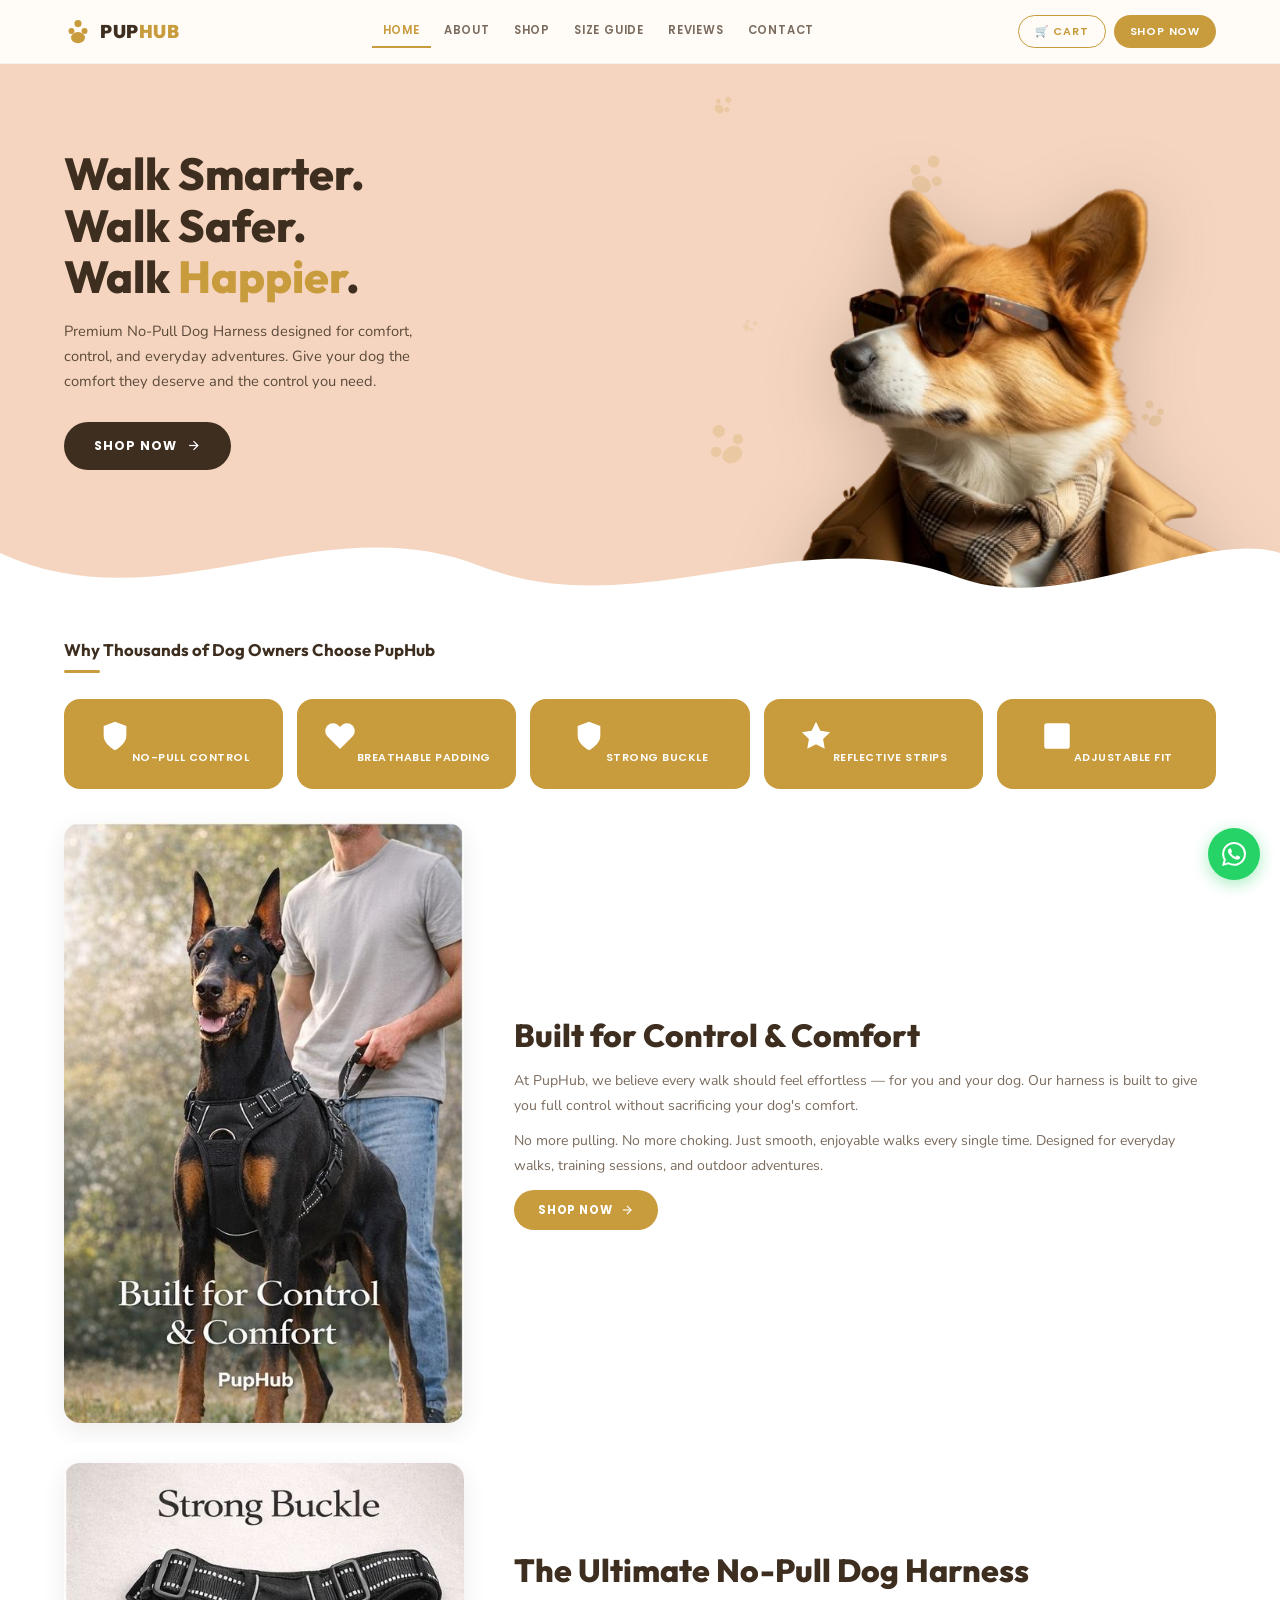
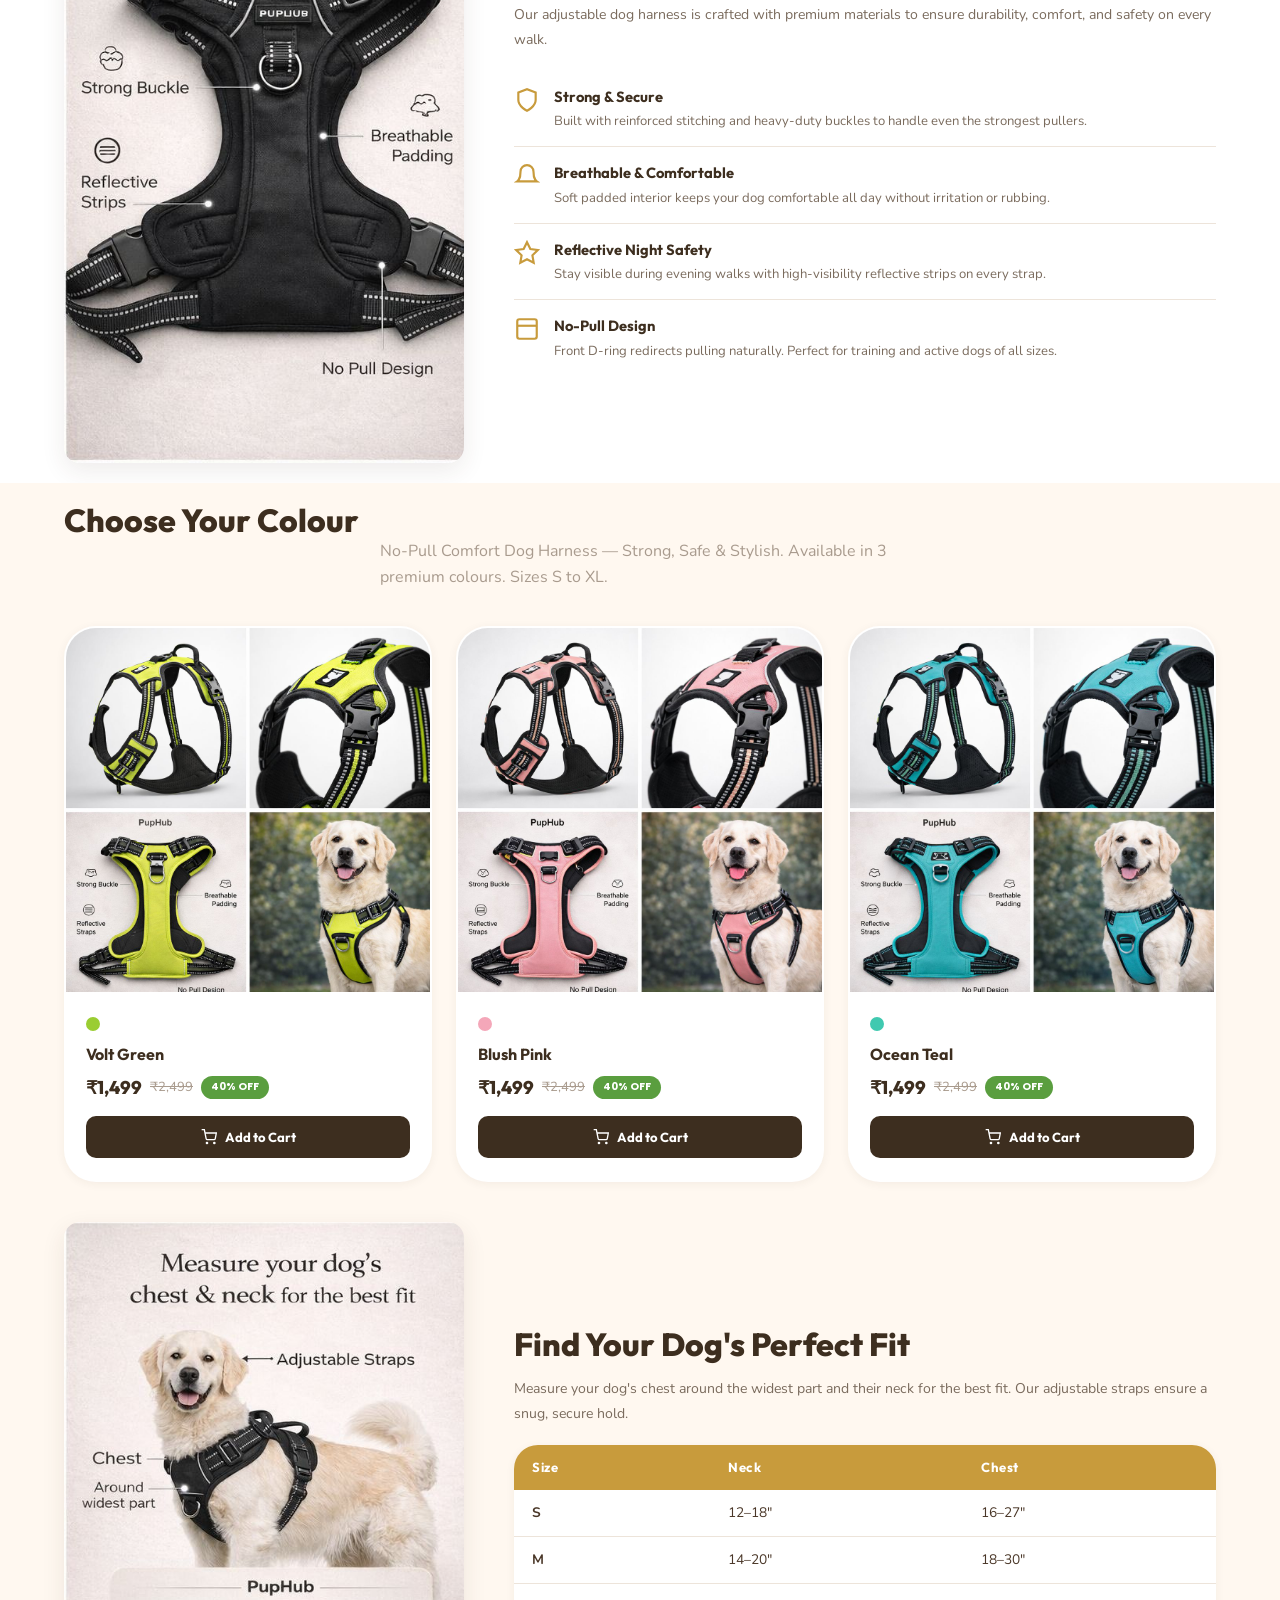
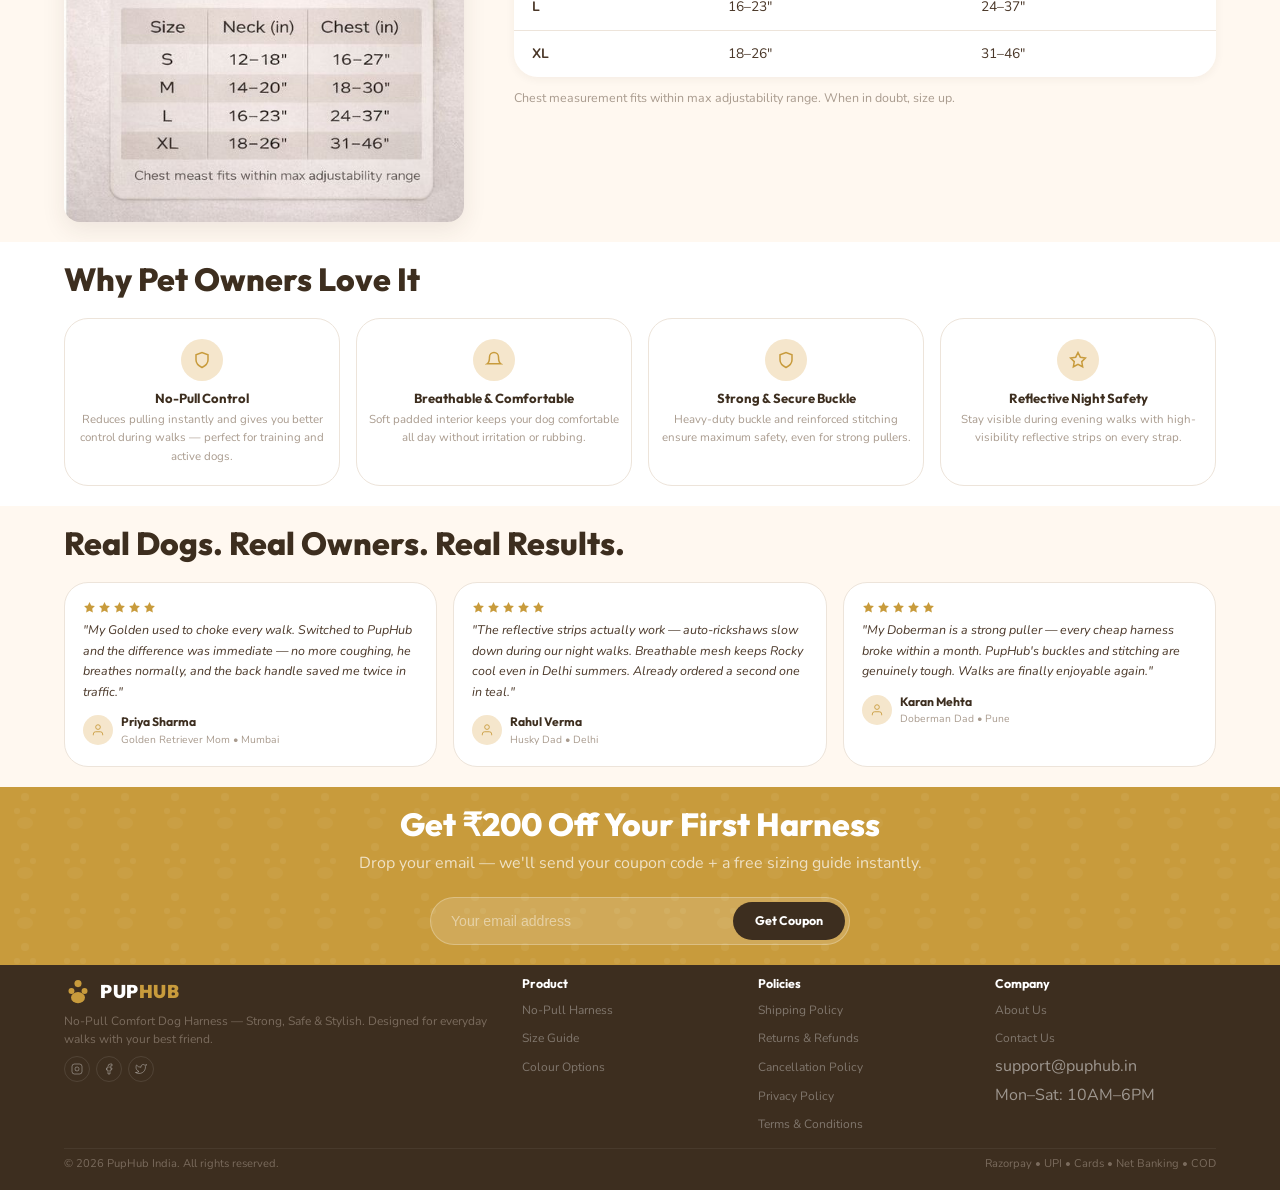
==== index.html @ bd0dc58b "PupHub website v1 - complete" ====
<!DOCTYPE html>
<html lang="en">
<head>
<meta charset="UTF-8"><meta name="viewport" content="width=device-width,initial-scale=1.0">
<title>PupHub — No-Pull Comfort Dog Harness | Strong, Safe &amp; Stylish | India</title>
<meta name="description" content="PupHub No-Pull Comfort Dog Harness — breathable padding, reflective strips, strong buckles. Adjustable fit for all breeds S to XL. Free delivery across India. ₹1,499 only.">
<meta name="keywords" content="no pull dog harness India, PupHub harness, adjustable dog harness, breathable dog harness, reflective dog harness, dog harness for labrador, escape proof dog harness, comfortable dog harness">
<meta property="og:title" content="PupHub — No-Pull Comfort Dog Harness | Strong, Safe & Stylish">
<meta property="og:description" content="Give your dog the comfort they deserve. No-pull control, breathable padding, reflective night safety. Shop now.">
<meta property="og:type" content="website">
<link rel="canonical" href="https://puphub.in">
<link rel="stylesheet" href="css/style.css">
</head>
<body>

<!-- HEADER -->
<header class="hdr" id="hdr">
<div class="container hdr-in">
<a href="#" class="logo"><svg viewBox="0 0 30 30" width="28" height="28"><circle cx="15" cy="6" r="3.8" fill="#C89B3C"/><circle cx="8" cy="14" r="3.2" fill="#C89B3C"/><circle cx="22" cy="14" r="3.2" fill="#C89B3C"/><ellipse cx="15" cy="21" rx="7.5" ry="6" fill="#C89B3C"/></svg><span class="lt">PUP<span>HUB</span></span></a>
<nav class="mn"><a href="index.html" class="active">Home</a><a href="about.html">About</a><a href="store.html">Shop</a><a href="#sizing">Size Guide</a><a href="#reviews">Reviews</a><a href="contact.html">Contact</a></nav>
<div class="hdr-r"><a href="cart.html" class="si-btn">🛒 CART</a><a href="store.html" class="rg-btn">SHOP NOW</a><button class="mob-t" id="mobToggle" aria-label="Menu"><svg viewBox="0 0 24 24" fill="none" stroke="currentColor" stroke-width="2"><line x1="3" y1="6" x2="21" y2="6"/><line x1="3" y1="12" x2="21" y2="12"/><line x1="3" y1="18" x2="21" y2="18"/></svg></button></div>
</div>
</header>

<!-- MOBILE NAV -->
<div class="mob-ov" id="mobOverlay"></div>
<nav class="mob-nav" id="mobNav">
<div class="mob-hd"><span class="lt">PUP<span>HUB</span></span><button class="mob-x" id="mobClose"><svg viewBox="0 0 24 24" fill="none" stroke="currentColor" stroke-width="2"><line x1="18" y1="6" x2="6" y2="18"/><line x1="6" y1="6" x2="18" y2="18"/></svg></button></div>
<ul>
<li><a href="#"><svg viewBox="0 0 24 24" fill="none" stroke="currentColor" stroke-width="2"><path d="M3 9l9-7 9 7v11a2 2 0 0 1-2 2H5a2 2 0 0 1-2-2z"/></svg>Home</a></li>
<li><a href="#products"><svg viewBox="0 0 24 24" fill="none" stroke="currentColor" stroke-width="2"><circle cx="9" cy="21" r="1"/><circle cx="20" cy="21" r="1"/><path d="M1 1h4l2.68 13.39a2 2 0 0 0 2 1.61h9.72a2 2 0 0 0 2-1.61L23 6H6"/></svg>Shop</a></li>
<li><a href="#about"><svg viewBox="0 0 24 24" fill="none" stroke="currentColor" stroke-width="2"><circle cx="12" cy="12" r="10"/><path d="M12 16v-4"/><path d="M12 8h.01"/></svg>About</a></li>
<li><a href="#reviews"><svg viewBox="0 0 24 24" fill="none" stroke="currentColor" stroke-width="2"><polygon points="12 2 15.09 8.26 22 9.27 17 14.14 18.18 21.02 12 17.77 5.82 21.02 7 14.14 2 9.27 8.91 8.26"/></svg>Reviews</a></li>
<li><a href="#contact"><svg viewBox="0 0 24 24" fill="none" stroke="currentColor" stroke-width="2"><path d="M4 4h16c1.1 0 2 .9 2 2v12c0 1.1-.9 2-2 2H4c-1.1 0-2-.9-2-2V6c0-1.1.9-2 2-2z"/><polyline points="22,6 12,13 2,6"/></svg>Contact</a></li>
</ul>
</nav>

<!-- HERO -->
<section class="hero">
<div class="container hero-wrap">
<div class="hero-left">
<h1>Walk Smarter.<br>Walk Safer.<br>Walk <span class="g">Happier</span>.</h1>
<p class="hero-sub">Premium No-Pull Dog Harness designed for comfort, control, and everyday adventures. Give your dog the comfort they deserve and the control you need.</p>
<a href="#products" class="hero-cta">SHOP NOW <svg viewBox="0 0 24 24" fill="none" stroke="currentColor" stroke-width="2"><line x1="5" y1="12" x2="19" y2="12"/><polyline points="12 5 19 12 12 19"/></svg></a>
</div>
<div class="hero-dog"><img src="images/hero-dog.png" alt="PupHub premium no-pull dog harness"></div>
<svg class="paw p1" viewBox="0 0 24 24"><circle cx="12" cy="6" r="3"/><circle cx="6" cy="14" r="2.5"/><circle cx="18" cy="14" r="2.5"/><ellipse cx="12" cy="19" rx="5" ry="4"/></svg>
<svg class="paw p2" viewBox="0 0 24 24"><circle cx="12" cy="6" r="3"/><circle cx="6" cy="14" r="2.5"/><circle cx="18" cy="14" r="2.5"/><ellipse cx="12" cy="19" rx="5" ry="4"/></svg>
<svg class="paw p3" viewBox="0 0 24 24"><circle cx="12" cy="6" r="3"/><circle cx="6" cy="14" r="2.5"/><circle cx="18" cy="14" r="2.5"/><ellipse cx="12" cy="19" rx="5" ry="4"/></svg>
<svg class="paw p4" viewBox="0 0 24 24"><circle cx="12" cy="6" r="3"/><circle cx="6" cy="14" r="2.5"/><circle cx="18" cy="14" r="2.5"/><ellipse cx="12" cy="19" rx="5" ry="4"/></svg>
<svg class="paw p5" viewBox="0 0 24 24"><circle cx="12" cy="6" r="3"/><circle cx="6" cy="14" r="2.5"/><circle cx="18" cy="14" r="2.5"/><ellipse cx="12" cy="19" rx="5" ry="4"/></svg>
</div>
<div class="wave"><svg viewBox="0 0 1440 150" preserveAspectRatio="none" style="height:150px"><path fill="#fff" d="M0,75 C180,150 360,25 540,88 C720,150 900,38 1080,100 C1200,138 1350,50 1440,75 L1440,150 L0,150 Z"/></svg></div>
</section>

<!-- TRUST -->
<section class="cat-sec">
<div class="container">
<div class="cat-hd anim">Why Thousands of Dog Owners Choose PupHub</div>
<div class="cat-ln anim"></div>
<div class="cat-g stg anim">
<div class="cat-c"><svg viewBox="0 0 24 24"><path d="M12 22s8-4 8-10V5l-8-3-8 3v7c0 6 8 10 8 10z"/></svg><span>No-Pull Control</span></div>
<div class="cat-c"><svg viewBox="0 0 24 24"><path d="M20.84 4.61a5.5 5.5 0 00-7.78 0L12 5.67l-1.06-1.06a5.5 5.5 0 00-7.78 7.78l1.06 1.06L12 21.23l7.78-7.78 1.06-1.06a5.5 5.5 0 000-7.78z"/></svg><span>Breathable Padding</span></div>
<div class="cat-c"><svg viewBox="0 0 24 24"><path d="M12 22s8-4 8-10V5l-8-3-8 3v7c0 6 8 10 8 10z"/></svg><span>Strong Buckle</span></div>
<div class="cat-c"><svg viewBox="0 0 24 24"><polygon points="12 2 15.09 8.26 22 9.27 17 14.14 18.18 21.02 12 17.77 5.82 21.02 7 14.14 2 9.27 8.91 8.26"/></svg><span>Reflective Strips</span></div>
<div class="cat-c"><svg viewBox="0 0 24 24"><rect x="3" y="3" width="18" height="18" rx="2"/><path d="M3 9h18"/><path d="M9 21V9"/></svg><span>Adjustable Fit</span></div>
</div>
</div>
</section>

<!-- ABOUT -->
<section class="info-sec" id="about">
<div class="container">
<div class="info-g">
<div class="sec-img anim-l"><img src="images/product-lifestyle.jpg" alt="Doberman wearing PupHub harness during outdoor walk"></div>
<div class="info-txt anim-r">
<h2>Built for Control &amp; Comfort</h2>
<p>At PupHub, we believe every walk should feel effortless — for you and your dog. Our harness is built to give you full control without sacrificing your dog's comfort.</p>
<p>No more pulling. No more choking. Just smooth, enjoyable walks every single time. Designed for everyday walks, training sessions, and outdoor adventures.</p>
<a href="#products" class="exp-btn">Shop Now <svg viewBox="0 0 24 24" fill="none" stroke="currentColor" stroke-width="2"><line x1="5" y1="12" x2="19" y2="12"/><polyline points="12 5 19 12 12 19"/></svg></a>
</div>
</div>
</div>
</section>

<!-- PRODUCT FEATURES -->
<section class="prod-detail-sec">
<div class="container">
<div class="info-g info-g-rev">
<div class="info-txt anim-l">
<h2>The Ultimate No-Pull Dog Harness</h2>
<p>Our adjustable dog harness is crafted with premium materials to ensure durability, comfort, and safety on every walk.</p>
<ul class="feat-list">
<li><svg viewBox="0 0 24 24" fill="none" stroke="var(--gold)" stroke-width="2"><path d="M12 22s8-4 8-10V5l-8-3-8 3v7c0 6 8 10 8 10z"/></svg><div><strong>Strong &amp; Secure</strong><span>Built with reinforced stitching and heavy-duty buckles to handle even the strongest pullers.</span></div></li>
<li><svg viewBox="0 0 24 24" fill="none" stroke="var(--gold)" stroke-width="2"><path d="M18 8A6 6 0 006 8c0 7-3 9-3 9h18s-3-2-3-9"/></svg><div><strong>Breathable &amp; Comfortable</strong><span>Soft padded interior keeps your dog comfortable all day without irritation or rubbing.</span></div></li>
<li><svg viewBox="0 0 24 24" fill="none" stroke="var(--gold)" stroke-width="2"><polygon points="12 2 15.09 8.26 22 9.27 17 14.14 18.18 21.02 12 17.77 5.82 21.02 7 14.14 2 9.27 8.91 8.26"/></svg><div><strong>Reflective Night Safety</strong><span>Stay visible during evening walks with high-visibility reflective strips on every strap.</span></div></li>
<li><svg viewBox="0 0 24 24" fill="none" stroke="var(--gold)" stroke-width="2"><rect x="3" y="3" width="18" height="18" rx="2"/><path d="M3 9h18"/></svg><div><strong>No-Pull Design</strong><span>Front D-ring redirects pulling naturally. Perfect for training and active dogs of all sizes.</span></div></li>
</ul>
</div>
<div class="sec-img anim-r"><img src="images/product-detail.jpg" alt="PupHub harness features - strong buckle, breathable padding, reflective strips"></div>
</div>
</div>
</section>

<!-- PRODUCTS — 3 Colors -->
<section class="prod-sec" id="products">
<div class="container text-center">
<h2 class="anim">Choose Your Colour</h2>
<p class="anim" style="color:var(--text-m);max-width:520px;margin:0 auto">No-Pull Comfort Dog Harness — Strong, Safe &amp; Stylish. Available in 3 premium colours. Sizes S to XL.</p>
<div class="prod-g stg anim">
<div class="prod-card">
<div class="prod-card-img"><img src="images/harness-green.jpg" alt="PupHub no-pull dog harness lime green" loading="lazy"></div>
<div class="prod-body">
<span class="prod-color-dot" style="background:#9ACD32;border-color:#9ACD32"></span>
<h3 class="prod-name">Volt Green</h3>
<div class="prod-price"><span class="pn">₹1,499</span><span class="pw">₹2,499</span><span class="po">40% OFF</span></div>
<button class="btn-cart"><svg viewBox="0 0 24 24" fill="none" stroke="currentColor" stroke-width="2"><circle cx="9" cy="21" r="1"/><circle cx="20" cy="21" r="1"/><path d="M1 1h4l2.68 13.39a2 2 0 0 0 2 1.61h9.72a2 2 0 0 0 2-1.61L23 6H6"/></svg>Add to Cart</button>
</div>
</div>
<div class="prod-card">
<div class="prod-card-img"><img src="images/harness-pink.jpg" alt="PupHub no-pull dog harness blush pink" loading="lazy"></div>
<div class="prod-body">
<span class="prod-color-dot" style="background:#F4A7B9;border-color:#F4A7B9"></span>
<h3 class="prod-name">Blush Pink</h3>
<div class="prod-price"><span class="pn">₹1,499</span><span class="pw">₹2,499</span><span class="po">40% OFF</span></div>
<button class="btn-cart"><svg viewBox="0 0 24 24" fill="none" stroke="currentColor" stroke-width="2"><circle cx="9" cy="21" r="1"/><circle cx="20" cy="21" r="1"/><path d="M1 1h4l2.68 13.39a2 2 0 0 0 2 1.61h9.72a2 2 0 0 0 2-1.61L23 6H6"/></svg>Add to Cart</button>
</div>
</div>
<div class="prod-card">
<div class="prod-card-img"><img src="images/harness-teal.jpg" alt="PupHub no-pull dog harness ocean teal" loading="lazy"></div>
<div class="prod-body">
<span class="prod-color-dot" style="background:#40C9B0;border-color:#40C9B0"></span>
<h3 class="prod-name">Ocean Teal</h3>
<div class="prod-price"><span class="pn">₹1,499</span><span class="pw">₹2,499</span><span class="po">40% OFF</span></div>
<button class="btn-cart"><svg viewBox="0 0 24 24" fill="none" stroke="currentColor" stroke-width="2"><circle cx="9" cy="21" r="1"/><circle cx="20" cy="21" r="1"/><path d="M1 1h4l2.68 13.39a2 2 0 0 0 2 1.61h9.72a2 2 0 0 0 2-1.61L23 6H6"/></svg>Add to Cart</button>
</div>
</div>
</div>
</div>
</section>

<!-- SIZE GUIDE -->
<section class="size-sec" id="sizing">
<div class="container">
<div class="info-g">
<div class="sec-img anim-l"><img src="images/product-sizing.jpg" alt="PupHub harness size guide - measure your dog's chest and neck"></div>
<div class="info-txt anim-r">
<h2>Find Your Dog's Perfect Fit</h2>
<p>Measure your dog's chest around the widest part and their neck for the best fit. Our adjustable straps ensure a snug, secure hold.</p>
<table class="size-table">
<thead><tr><th>Size</th><th>Neck</th><th>Chest</th></tr></thead>
<tbody>
<tr><td><strong>S</strong></td><td>12–18"</td><td>16–27"</td></tr>
<tr><td><strong>M</strong></td><td>14–20"</td><td>18–30"</td></tr>
<tr><td><strong>L</strong></td><td>16–23"</td><td>24–37"</td></tr>
<tr><td><strong>XL</strong></td><td>18–26"</td><td>31–46"</td></tr>
</tbody>
</table>
<p style="font-size:.78rem;color:var(--text-m);margin-top:10px">Chest measurement fits within max adjustability range. When in doubt, size up.</p>
</div>
</div>
</div>
</section>

<!-- WHY PET OWNERS LOVE IT -->
<section class="feat-sec">
<div class="container text-center">
<h2 class="anim">Why Pet Owners Love It</h2>
<div class="feat-g stg anim">
<div class="feat-card"><div class="feat-ic"><svg viewBox="0 0 24 24"><path d="M12 22s8-4 8-10V5l-8-3-8 3v7c0 6 8 10 8 10z"/></svg></div><h4>No-Pull Control</h4><p>Reduces pulling instantly and gives you better control during walks — perfect for training and active dogs.</p></div>
<div class="feat-card"><div class="feat-ic"><svg viewBox="0 0 24 24"><path d="M18 8A6 6 0 006 8c0 7-3 9-3 9h18s-3-2-3-9"/></svg></div><h4>Breathable &amp; Comfortable</h4><p>Soft padded interior keeps your dog comfortable all day without irritation or rubbing.</p></div>
<div class="feat-card"><div class="feat-ic"><svg viewBox="0 0 24 24"><path d="M12 22s8-4 8-10V5l-8-3-8 3v7c0 6 8 10 8 10z"/></svg></div><h4>Strong &amp; Secure Buckle</h4><p>Heavy-duty buckle and reinforced stitching ensure maximum safety, even for strong pullers.</p></div>
<div class="feat-card"><div class="feat-ic"><svg viewBox="0 0 24 24"><polygon points="12 2 15.09 8.26 22 9.27 17 14.14 18.18 21.02 12 17.77 5.82 21.02 7 14.14 2 9.27 8.91 8.26"/></svg></div><h4>Reflective Night Safety</h4><p>Stay visible during evening walks with high-visibility reflective strips on every strap.</p></div>
</div>
</div>
</section>

<!-- REVIEWS -->
<section class="rev-sec" id="reviews">
<div class="container text-center">
<h2 class="anim">Real Dogs. Real Owners. Real Results.</h2>
<div class="rev-g stg anim">
<div class="rev-c"><div class="rev-stars"><svg viewBox="0 0 24 24"><polygon points="12 2 15.09 8.26 22 9.27 17 14.14 18.18 21.02 12 17.77 5.82 21.02 7 14.14 2 9.27 8.91 8.26"/></svg><svg viewBox="0 0 24 24"><polygon points="12 2 15.09 8.26 22 9.27 17 14.14 18.18 21.02 12 17.77 5.82 21.02 7 14.14 2 9.27 8.91 8.26"/></svg><svg viewBox="0 0 24 24"><polygon points="12 2 15.09 8.26 22 9.27 17 14.14 18.18 21.02 12 17.77 5.82 21.02 7 14.14 2 9.27 8.91 8.26"/></svg><svg viewBox="0 0 24 24"><polygon points="12 2 15.09 8.26 22 9.27 17 14.14 18.18 21.02 12 17.77 5.82 21.02 7 14.14 2 9.27 8.91 8.26"/></svg><svg viewBox="0 0 24 24"><polygon points="12 2 15.09 8.26 22 9.27 17 14.14 18.18 21.02 12 17.77 5.82 21.02 7 14.14 2 9.27 8.91 8.26"/></svg></div><p class="rev-txt">"My Golden used to choke every walk. Switched to PupHub and the difference was immediate — no more coughing, he breathes normally, and the back handle saved me twice in traffic."</p><div class="rev-au"><div class="rev-av"><svg viewBox="0 0 24 24"><path d="M20 21v-2a4 4 0 00-4-4H8a4 4 0 00-4 4v2"/><circle cx="12" cy="7" r="4"/></svg></div><div><div class="rn">Priya Sharma</div><p class="rp">Golden Retriever Mom • Mumbai</p></div></div></div>
<div class="rev-c"><div class="rev-stars"><svg viewBox="0 0 24 24"><polygon points="12 2 15.09 8.26 22 9.27 17 14.14 18.18 21.02 12 17.77 5.82 21.02 7 14.14 2 9.27 8.91 8.26"/></svg><svg viewBox="0 0 24 24"><polygon points="12 2 15.09 8.26 22 9.27 17 14.14 18.18 21.02 12 17.77 5.82 21.02 7 14.14 2 9.27 8.91 8.26"/></svg><svg viewBox="0 0 24 24"><polygon points="12 2 15.09 8.26 22 9.27 17 14.14 18.18 21.02 12 17.77 5.82 21.02 7 14.14 2 9.27 8.91 8.26"/></svg><svg viewBox="0 0 24 24"><polygon points="12 2 15.09 8.26 22 9.27 17 14.14 18.18 21.02 12 17.77 5.82 21.02 7 14.14 2 9.27 8.91 8.26"/></svg><svg viewBox="0 0 24 24"><polygon points="12 2 15.09 8.26 22 9.27 17 14.14 18.18 21.02 12 17.77 5.82 21.02 7 14.14 2 9.27 8.91 8.26"/></svg></div><p class="rev-txt">"The reflective strips actually work — auto-rickshaws slow down during our night walks. Breathable mesh keeps Rocky cool even in Delhi summers. Already ordered a second one in teal."</p><div class="rev-au"><div class="rev-av"><svg viewBox="0 0 24 24"><path d="M20 21v-2a4 4 0 00-4-4H8a4 4 0 00-4 4v2"/><circle cx="12" cy="7" r="4"/></svg></div><div><div class="rn">Rahul Verma</div><p class="rp">Husky Dad • Delhi</p></div></div></div>
<div class="rev-c"><div class="rev-stars"><svg viewBox="0 0 24 24"><polygon points="12 2 15.09 8.26 22 9.27 17 14.14 18.18 21.02 12 17.77 5.82 21.02 7 14.14 2 9.27 8.91 8.26"/></svg><svg viewBox="0 0 24 24"><polygon points="12 2 15.09 8.26 22 9.27 17 14.14 18.18 21.02 12 17.77 5.82 21.02 7 14.14 2 9.27 8.91 8.26"/></svg><svg viewBox="0 0 24 24"><polygon points="12 2 15.09 8.26 22 9.27 17 14.14 18.18 21.02 12 17.77 5.82 21.02 7 14.14 2 9.27 8.91 8.26"/></svg><svg viewBox="0 0 24 24"><polygon points="12 2 15.09 8.26 22 9.27 17 14.14 18.18 21.02 12 17.77 5.82 21.02 7 14.14 2 9.27 8.91 8.26"/></svg><svg viewBox="0 0 24 24"><polygon points="12 2 15.09 8.26 22 9.27 17 14.14 18.18 21.02 12 17.77 5.82 21.02 7 14.14 2 9.27 8.91 8.26"/></svg></div><p class="rev-txt">"My Doberman is a strong puller — every cheap harness broke within a month. PupHub's buckles and stitching are genuinely tough. Walks are finally enjoyable again."</p><div class="rev-au"><div class="rev-av"><svg viewBox="0 0 24 24"><path d="M20 21v-2a4 4 0 00-4-4H8a4 4 0 00-4 4v2"/><circle cx="12" cy="7" r="4"/></svg></div><div><div class="rn">Karan Mehta</div><p class="rp">Doberman Dad • Pune</p></div></div></div>
</div>
</div>
</section>

<!-- CTA -->
<section class="cta-sec" id="contact">
<div class="container anim">
<h2>Get ₹200 Off Your First Harness</h2>
<p>Drop your email — we'll send your coupon code + a free sizing guide instantly.</p>
<form class="cta-form" onsubmit="event.preventDefault();toast('Check your inbox — coupon on the way!')"><input type="email" placeholder="Your email address" required><button type="submit">Get Coupon</button></form>
</div>
</section>

<!-- FOOTER -->
<footer class="ft">
<div class="container">
<div class="ft-g">
<div class="ft-brand"><a href="index.html" class="logo"><svg viewBox="0 0 30 30" width="26" height="26"><circle cx="15" cy="6" r="3.8" fill="#C89B3C"/><circle cx="8" cy="14" r="3.2" fill="#C89B3C"/><circle cx="22" cy="14" r="3.2" fill="#C89B3C"/><ellipse cx="15" cy="21" rx="7.5" ry="6" fill="#C89B3C"/></svg><span class="lt" style="color:#fff">PUP<span>HUB</span></span></a><p>No-Pull Comfort Dog Harness — Strong, Safe &amp; Stylish. Designed for everyday walks with your best friend.</p>
<div class="ft-soc"><a href="#" aria-label="Instagram"><svg viewBox="0 0 24 24" fill="none" stroke="currentColor" stroke-width="2"><rect x="2" y="2" width="20" height="20" rx="5"/><path d="M16 11.37A4 4 0 1 1 12.63 8 4 4 0 0 1 16 11.37z"/><line x1="17.5" y1="6.5" x2="17.51" y2="6.5"/></svg></a><a href="#" aria-label="Facebook"><svg viewBox="0 0 24 24" fill="none" stroke="currentColor" stroke-width="2"><path d="M18 2h-3a5 5 0 0 0-5 5v3H7v4h3v8h4v-8h3l1-4h-4V7a1 1 0 0 1 1-1h3z"/></svg></a><a href="#" aria-label="Twitter"><svg viewBox="0 0 24 24" fill="none" stroke="currentColor" stroke-width="2"><path d="M23 3a10.9 10.9 0 0 1-3.14 1.53 4.48 4.48 0 0 0-7.86 3v1A10.66 10.66 0 0 1 3 4s-4 9 5 13a11.64 11.64 0 0 1-7 2c9 5 20 0 20-11.5a4.5 4.5 0 0 0-.08-.83A7.72 7.72 0 0 0 23 3z"/></svg></a></div></div>
<div class="ft-col"><h4>Product</h4><ul><li><a href="index.html#products">No-Pull Harness</a></li><li><a href="index.html#sizing">Size Guide</a></li><li><a href="index.html#products">Colour Options</a></li></ul></div>
<div class="ft-col"><h4>Policies</h4><ul><li><a href="shipping.html">Shipping Policy</a></li><li><a href="returns.html">Returns &amp; Refunds</a></li><li><a href="cancellation.html">Cancellation Policy</a></li><li><a href="privacy.html">Privacy Policy</a></li><li><a href="terms.html">Terms &amp; Conditions</a></li></ul></div>
<div class="ft-col"><h4>Company</h4><ul><li><a href="about.html">About Us</a></li><li><a href="contact.html">Contact Us</a></li><li>support@puphub.in</li><li>Mon–Sat: 10AM–6PM</li></ul></div>
</div>
<div class="ft-bot"><p>&copy; 2026 PupHub India. All rights reserved.</p><p>Razorpay &bull; UPI &bull; Cards &bull; Net Banking &bull; COD</p></div>
</div>
</footer>

<a href="https://wa.me/919999999999" class="wa" target="_blank" rel="noopener" aria-label="Chat on WhatsApp"><svg viewBox="0 0 24 24"><path d="M17.472 14.382c-.297-.149-1.758-.867-2.03-.967-.273-.099-.471-.148-.67.15-.197.297-.767.966-.94 1.164-.173.199-.347.223-.644.075-.297-.15-1.255-.463-2.39-1.475-.883-.788-1.48-1.761-1.653-2.059-.173-.297-.018-.458.13-.606.134-.133.298-.347.446-.52.149-.174.198-.298.298-.497.099-.198.05-.371-.025-.52-.075-.149-.669-1.612-.916-2.207-.242-.579-.487-.5-.669-.51-.173-.008-.371-.01-.57-.01-.198 0-.52.074-.792.372-.272.297-1.04 1.016-1.04 2.479 0 1.462 1.065 2.875 1.213 3.074.149.198 2.096 3.2 5.077 4.487.709.306 1.262.489 1.694.625.712.227 1.36.195 1.871.118.571-.085 1.758-.719 2.006-1.413.248-.694.248-1.289.173-1.413-.074-.124-.272-.198-.57-.347m-5.421 7.403h-.004a9.87 9.87 0 01-5.031-1.378l-.361-.214-3.741.982.998-3.648-.235-.374a9.86 9.86 0 01-1.51-5.26c.001-5.45 4.436-9.884 9.888-9.884 2.64 0 5.122 1.03 6.988 2.898a9.825 9.825 0 012.893 6.994c-.003 5.45-4.437 9.884-9.885 9.884m8.413-18.297A11.815 11.815 0 0012.05 0C5.495 0 .16 5.335.157 11.892c0 2.096.547 4.142 1.588 5.945L.057 24l6.305-1.654a11.882 11.882 0 005.683 1.448h.005c6.554 0 11.89-5.335 11.893-11.893a11.821 11.821 0 00-3.48-8.413z"/></svg></a>
<button class="btt" id="btt"><svg viewBox="0 0 24 24" fill="none" stroke="currentColor" stroke-width="2"><line x1="12" y1="19" x2="12" y2="5"/><polyline points="5 12 12 5 19 12"/></svg></button>
<div class="toast-box" id="toastBox"></div>
<script src="js/main.js"></script>
</body>
</html>
---- css/style.css ----
@import url('https://fonts.googleapis.com/css2?family=Outfit:wght@400;500;600;700;800;900&family=Nunito:wght@400;600;700;800;900&family=Poppins:wght@400;500;600;700;800&display=swap');
:root{
  --gold:#C89B3C;--gold-dk:#A67C2E;--gold-lt:#F5E6CC;--gold-bg:rgba(200,155,60,.08);
  --brown:#3D2E1F;--brown-s:#5C4A3A;--brown-m:#8B7355;
  --cream:#F5D5C0;--cream2:#FFF0E0;--peach:#FCDCC8;--hero-bg:#F5D5C0;
  --white:#fff;--text:#4A3728;--text-l:#7A6B5D;--text-m:#A99B8E;
  --border:#EDE4DA;--bg:#FFFBF7;
  --green:#5A9E3F;--green-l:#EBF5E4;
  --s-sm:0 2px 10px rgba(61,46,31,.06);--s-md:0 8px 24px rgba(61,46,31,.09);--s-lg:0 16px 44px rgba(61,46,31,.13);--s-gold:0 8px 28px rgba(200,155,60,.28);
  --r-sm:10px;--r-md:16px;--r-lg:24px;--r-xl:32px;--r-full:9999px;
  --fh:'Outfit',sans-serif;--fb:'Nunito',sans-serif;--fp:'Poppins',sans-serif;
  --ease:.3s cubic-bezier(.4,0,.2,1);
}
*,*::before,*::after{box-sizing:border-box;margin:0;padding:0}
html{scroll-behavior:smooth;font-size:100%}body{font-family:var(--fb);color:var(--text);background:var(--bg);line-height:1.6;-webkit-font-smoothing:antialiased;overflow-x:hidden}
img{max-width:100%;height:auto;display:block}a{text-decoration:none;color:inherit;transition:all var(--ease)}ul{list-style:none}button{cursor:pointer;border:none;background:none;font-family:inherit}
h1,h2,h3,h4{font-family:var(--fh);color:var(--brown);line-height:1.12}
h1{font-size:clamp(1.8rem,4vw,2.8rem);font-weight:800}h2{font-size:clamp(1.4rem,3vw,2rem);font-weight:800}h3{font-size:clamp(.95rem,1.8vw,1.15rem);font-weight:700}
p{color:var(--text-l);margin-bottom:.7rem}.container{max-width:1200px;margin:0 auto;padding:0 24px}section{padding:20px 0;position:relative;overflow:hidden}

/* === HEADER === */
.hdr{position:sticky;top:0;z-index:1000;background:rgba(255,251,247,.92);backdrop-filter:blur(14px);border-bottom:1px solid rgba(237,228,218,.4);height:64px;transition:all var(--ease)}
.hdr.scrolled{box-shadow:var(--s-md);height:58px}
.hdr-in{display:flex;align-items:center;justify-content:space-between;height:100%}
.logo{display:flex;align-items:center;gap:8px}
.logo svg{height:28px;width:auto}.lt{font-family:var(--fh);font-weight:900;font-size:1.15rem;color:var(--brown);letter-spacing:.5px}.lt span{color:var(--gold)}
nav.mn{display:flex;gap:2px}nav.mn a{font-family:var(--fp);font-weight:600;font-size:.72rem;color:var(--text-l);padding:6px 11px;text-transform:uppercase;letter-spacing:.8px;transition:all var(--ease);border-bottom:2px solid transparent}
nav.mn a:hover,nav.mn a.active{color:var(--gold);border-bottom-color:var(--gold)}
.hdr-r{display:flex;align-items:center;gap:8px}
.si-btn{font-family:var(--fp);font-weight:600;font-size:.68rem;padding:7px 16px;border-radius:var(--r-full);border:1.5px solid var(--gold);color:var(--gold);text-transform:uppercase;letter-spacing:.8px;transition:all var(--ease)}.si-btn:hover{background:var(--gold);color:var(--white)}
.rg-btn{font-family:var(--fp);font-weight:600;font-size:.68rem;padding:8px 16px;border-radius:var(--r-full);background:var(--gold);color:var(--white);text-transform:uppercase;letter-spacing:.8px;transition:all var(--ease)}.rg-btn:hover{background:var(--gold-dk)}
.mob-t{display:none;padding:4px}.mob-t svg{width:22px;height:22px;color:var(--brown)}

/* === HERO === */
.hero{background:var(--hero-bg);position:relative;overflow:hidden;padding:0;min-height:560px;display:flex;align-items:stretch}
.hero-wrap{display:flex;align-items:center;width:100%;position:relative}
.hero-left{flex:1;padding:70px 0 140px;position:relative;z-index:5;max-width:480px}
.hero-left h1{margin-bottom:16px;line-height:1.15}
.hero-left h1 .g{color:var(--gold)}
.hero-sub{font-size:.92rem;color:var(--brown-s);max-width:380px;margin-bottom:28px;line-height:1.7}
.hero-cta{display:inline-flex;align-items:center;gap:9px;font-family:var(--fp);font-weight:700;font-size:.78rem;padding:14px 30px;border-radius:var(--r-full);background:var(--brown);color:var(--white);text-transform:uppercase;letter-spacing:1px;transition:all var(--ease)}
.hero-cta svg{width:15px;height:15px}
.hero-cta:hover{background:var(--gold);box-shadow:var(--s-gold);transform:translateY(-2px)}
/* Hero dog — right side, BEHIND wave, clipped by overflow:hidden */
.hero-dog{position:absolute;right:-2%;top:8%;width:55%;max-width:560px;z-index:8}
.hero-dog img{width:100%;height:auto;filter:drop-shadow(0 12px 35px rgba(61,46,31,.2))}
/* Paw decorations */
.paw{position:absolute;fill:var(--gold);opacity:.22;z-index:2;pointer-events:none}
.paw.p1{width:48px;top:15%;right:24%;transform:rotate(28deg);animation:pd 6s ease-in-out infinite}
.paw.p2{width:32px;bottom:35%;right:6%;transform:rotate(-20deg);animation:pd 5s ease-in-out infinite 1s}
.paw.p3{width:24px;top:5%;right:42%;transform:rotate(45deg);animation:pd 7s ease-in-out infinite .4s}
.paw.p4{width:50px;bottom:28%;left:55%;transform:rotate(-30deg);animation:pd 5.5s ease-in-out infinite 1.5s}
.paw.p5{width:18px;top:45%;right:40%;transform:rotate(65deg);opacity:.12;animation:pd 4.5s ease-in-out infinite 2s}
/* Mini floating avatars */
.mini-av{position:absolute;width:38px;height:38px;border-radius:50%;border:3px solid var(--white);overflow:hidden;box-shadow:var(--s-sm);z-index:6;background:var(--cream2)}
.mini-av img{width:100%;height:100%;object-fit:cover}
.mini-av.a1{top:30%;left:40%;animation:fl1 5s ease-in-out infinite}
.mini-av.a2{bottom:45%;left:50%;animation:fl2 4s ease-in-out infinite .5s}
/* Wave — ABOVE dog, clips it visually */
.wave{position:absolute;bottom:-4px;left:0;width:100%;line-height:0;z-index:12}
.wave svg{width:100%;height:auto;display:block}

/* === CATEGORIES === */
.cat-sec{background:#fff;padding:16px 0 14px;position:relative;z-index:2;overflow:visible;margin-top:-3px}
.cat-hd{font-family:var(--fh);font-size:1.05rem;font-weight:700;color:var(--brown);margin-bottom:6px}
.cat-ln{width:36px;height:3px;background:var(--gold);border-radius:3px;margin-bottom:26px}
.cat-g{display:grid;grid-template-columns:repeat(5,1fr);gap:14px}
.cat-c{text-align:center;padding:20px 8px;border-radius:var(--r-md);background:var(--gold);cursor:pointer;transition:all var(--ease)}
.cat-c:hover{transform:translateY(-5px) scale(1.03);box-shadow:var(--s-gold)}
.cat-c svg{width:34px;height:34px;fill:var(--white);margin:0 auto 8px}
.cat-c span{font-family:var(--fp);font-weight:600;font-size:.68rem;color:var(--white);text-transform:uppercase;letter-spacing:.5px}

/* === INFO SECTION === */
.info-sec{background:var(--white);padding:20px 0}
.info-g{display:flex;gap:50px;align-items:center}
.info-img-w{position:relative;max-width:320px}
.info-blob{position:relative;width:100%;aspect-ratio:.85;border-radius:50% 50% 50% 20%;overflow:hidden;background:var(--peach)}
.info-blob img{width:100%;height:100%;object-fit:cover}
.info-play{position:absolute;top:32%;right:-12px;width:52px;height:52px;border-radius:50%;background:var(--brown);display:flex;align-items:center;justify-content:center;box-shadow:var(--s-md);cursor:pointer;transition:all var(--ease);z-index:2}
.info-play svg{width:18px;height:18px;fill:var(--white);margin-left:3px}
.info-play:hover{transform:scale(1.1);background:var(--gold)}
.info-lbl{position:absolute;bottom:12%;left:8%;z-index:2;font-family:var(--fp);font-size:.62rem;font-weight:600;color:var(--white);background:var(--gold);padding:5px 14px;border-radius:var(--r-full);text-transform:uppercase;letter-spacing:.5px}
.ip{position:absolute;fill:var(--gold);opacity:.12}
.ip.i1{width:28px;top:-12px;right:-12px;transform:rotate(20deg)}
.ip.i2{width:20px;bottom:0;left:-10px;transform:rotate(-30deg)}
.info-txt h2{margin-bottom:14px;line-height:1.2}
.info-txt p{font-size:.88rem;line-height:1.75}
.exp-btn{display:inline-flex;align-items:center;gap:8px;font-family:var(--fp);font-weight:700;font-size:.73rem;padding:11px 24px;border-radius:var(--r-full);background:var(--gold);color:var(--white);text-transform:uppercase;letter-spacing:.8px;transition:all var(--ease)}
.exp-btn svg{width:14px;height:14px}
.exp-btn:hover{background:var(--gold-dk);transform:translateY(-2px);box-shadow:var(--s-gold)}

/* === PRODUCT DETAIL — feature list with icons === */
.prod-detail-sec{background:#fff;padding:20px 0}
/* Section images — rounded, contained, proper sizing */
.sec-img{flex-shrink:0;width:45%;max-width:400px}
.sec-img img{width:100%;height:auto;border-radius:16px;box-shadow:var(--s-md);display:block}
.info-g-rev{flex-direction:row-reverse}
.feat-list{list-style:none;padding:0;margin:18px 0 0}
.feat-list li{display:flex;align-items:flex-start;gap:14px;padding:14px 0;border-bottom:1px solid var(--border)}
.feat-list li:last-child{border-bottom:none}
.feat-list li svg{width:26px;height:26px;flex-shrink:0;margin-top:2px}
.feat-list li div{display:flex;flex-direction:column}
.feat-list li strong{font-family:var(--fh);font-size:.92rem;color:var(--brown);margin-bottom:3px}
.feat-list li span{font-size:.82rem;color:var(--text-l);line-height:1.6}

/* === SIZE GUIDE === */
.size-sec{background:#FFF8F0;padding:20px 0}
.size-table{width:100%;border-collapse:collapse;margin-top:18px;border-radius:var(--r-lg);overflow:hidden;box-shadow:var(--s-sm)}
.size-table thead{background:var(--gold)}
.size-table th{padding:12px 18px;color:var(--white);font-family:var(--fh);font-weight:700;font-size:.82rem;text-align:left;letter-spacing:.5px}
.size-table td{padding:12px 18px;font-size:.86rem;color:var(--text);border-bottom:1px solid var(--border)}
.size-table tbody tr{background:var(--white);transition:background .2s}
.size-table tbody tr:hover{background:var(--gold-lt)}
.size-table tbody tr:last-child td{border-bottom:none}

/* === PRODUCT HERO IMAGE === */
.product-hero-sec{background:var(--white);padding:40px 0 80px}
.ph-wrap{max-width:600px;margin:0 auto;border-radius:var(--r-xl);overflow:hidden;box-shadow:var(--s-lg)}
.ph-img{width:100%;height:auto;display:block}

/* === 3 PRODUCT COLOR BOXES === */
.prod-sec{background:#FFF8F0;padding:20px 0}
.prod-g{display:grid;grid-template-columns:repeat(3,1fr);gap:24px;margin-top:36px}
.prod-card{background:var(--white);border-radius:var(--r-xl);overflow:hidden;box-shadow:var(--s-sm);transition:all var(--ease);border:2px solid transparent}
.prod-card:hover{transform:translateY(-8px);box-shadow:var(--s-lg);border-color:var(--gold)}
.prod-card-img{width:100%;overflow:hidden;background:#f5f5f5}
.prod-card-img img{width:100%;height:auto;display:block;transition:transform .5s ease}
.prod-card:hover .prod-card-img img{transform:scale(1.08) rotate(2deg)}
.prod-body{padding:18px 20px 22px}
.prod-color-dot{display:inline-block;width:14px;height:14px;border-radius:50%;border:2px solid var(--border);margin-right:4px;vertical-align:middle}
.prod-name{font-family:var(--fh);font-size:1rem;font-weight:700;margin:8px 0;line-height:1.3}
.prod-price{display:flex;align-items:center;gap:8px;margin-bottom:14px}
.pn{font-family:var(--fh);font-size:1.15rem;font-weight:800;color:var(--brown)}
.pw{font-size:.82rem;color:var(--text-m);text-decoration:line-through}
.po{font-family:var(--fp);font-size:.65rem;font-weight:700;color:var(--white);background:var(--green);padding:3px 10px;border-radius:var(--r-full)}
.btn-cart{width:100%;padding:13px;background:var(--brown);color:var(--white);font-family:var(--fh);font-size:.82rem;font-weight:700;border-radius:var(--r-sm);display:flex;align-items:center;justify-content:center;gap:8px;transition:all var(--ease)}
.btn-cart svg{width:16px;height:16px}
.btn-cart:hover{background:var(--gold);box-shadow:var(--s-gold)}

/* === FEATURES === */
.feat-sec{background:var(--white);padding:20px 0}
.feat-g{display:grid;grid-template-columns:repeat(4,1fr);gap:16px;margin-top:20px}
.feat-card{text-align:center;padding:20px 12px;border-radius:var(--r-lg);border:1px solid var(--border);transition:all var(--ease)}
.feat-card:hover{border-color:var(--gold);box-shadow:var(--s-md);transform:translateY(-3px)}
.feat-ic{width:42px;height:42px;border-radius:50%;background:var(--gold-lt);display:flex;align-items:center;justify-content:center;margin:0 auto 10px}
.feat-ic svg{width:18px;height:18px;stroke:var(--gold);fill:none;stroke-width:2}
.feat-card h4{font-size:.82rem;margin-bottom:4px}
.feat-card p{font-size:.72rem;color:var(--text-m);margin:0}

/* === REVIEWS === */
.rev-sec{background:#FFF8F0;padding:20px 0}
.rev-g{display:grid;grid-template-columns:repeat(3,1fr);gap:16px;margin-top:20px}
.rev-c{background:var(--white);border:1px solid var(--border);border-radius:var(--r-lg);padding:18px;transition:all var(--ease)}
.rev-c:hover{box-shadow:var(--s-lg);transform:translateY(-3px);border-color:var(--gold)}
.rev-stars{display:flex;gap:2px;margin-bottom:6px}
.rev-stars svg{width:13px;height:13px;fill:var(--gold)}
.rev-txt{font-size:.78rem;line-height:1.65;color:var(--text);margin-bottom:10px;font-style:italic}
.rev-au{display:flex;align-items:center;gap:8px}
.rev-av{width:30px;height:30px;border-radius:50%;background:var(--gold-lt);display:flex;align-items:center;justify-content:center;flex-shrink:0}
.rev-av svg{width:14px;height:14px;stroke:var(--gold);fill:none;stroke-width:1.5}
.rn{font-family:var(--fh);font-weight:700;font-size:.76rem;color:var(--brown)}
.rp{font-size:.65rem;color:var(--text-m);margin:0}

/* === CTA === */
.cta-sec{background:var(--gold);padding:20px 0;text-align:center;position:relative;overflow:hidden}
.cta-sec::before{content:'';position:absolute;inset:0;background:url("data:image/svg+xml,%3Csvg width='50' height='50' viewBox='0 0 50 50' xmlns='http://www.w3.org/2000/svg'%3E%3Ccircle cx='25' cy='10' r='4' fill='rgba(255,255,255,.06)'/%3E%3Ccircle cx='17' cy='24' r='3' fill='rgba(255,255,255,.06)'/%3E%3Ccircle cx='33' cy='24' r='3' fill='rgba(255,255,255,.06)'/%3E%3Cellipse cx='25' cy='36' rx='8' ry='6' fill='rgba(255,255,255,.04)'/%3E%3C/svg%3E") repeat}
.cta-sec h2{color:var(--white);z-index:1;position:relative;margin-bottom:8px}.cta-sec p{color:rgba(255,255,255,.7);z-index:1;position:relative;margin-bottom:20px}
.cta-form{display:flex;max-width:420px;margin:0 auto;background:rgba(255,255,255,.15);border:1px solid rgba(255,255,255,.25);border-radius:var(--r-full);padding:4px;z-index:1;position:relative}
.cta-form input{flex:1;padding:11px 16px;background:transparent;border:none;color:var(--white);font-size:.88rem;outline:none}
.cta-form input::placeholder{color:rgba(255,255,255,.45)}
.cta-form button{font-family:var(--fh);font-weight:700;font-size:.78rem;padding:10px 22px;border-radius:var(--r-full);background:var(--brown);color:var(--white);transition:all var(--ease);white-space:nowrap}

/* === FOOTER === */
.ft{background:var(--brown);color:rgba(255,255,255,.5);padding-top:12px}
.ft-g{display:grid;grid-template-columns:2fr 1fr 1fr 1fr;gap:16px;padding-bottom:8px;border-bottom:1px solid rgba(255,255,255,.06)}
.ft-brand p{font-size:.75rem;line-height:1.5;margin:6px 0 8px}
.ft-soc{display:flex;gap:6px}
.ft-soc a{width:26px;height:26px;border-radius:50%;border:1px solid rgba(255,255,255,.1);display:flex;align-items:center;justify-content:center;color:rgba(255,255,255,.35);transition:all var(--ease)}.ft-soc a svg{width:12px;height:12px}
.ft-soc a:hover{background:var(--gold);border-color:var(--gold);color:var(--white)}
.ft-col h4{color:var(--white);font-family:var(--fh);font-size:.78rem;font-weight:700;margin-bottom:6px}
.ft-col li{margin-bottom:3px}.ft-col a{font-size:.75rem;color:rgba(255,255,255,.35);transition:all var(--ease)}.ft-col a:hover{color:var(--gold)}
.ft-bot{display:flex;align-items:center;justify-content:space-between;padding:6px 0;font-size:.7rem;color:rgba(255,255,255,.2)}

/* FLOATS */
.wa{position:fixed;bottom:20px;right:20px;z-index:999;width:52px;height:52px;border-radius:50%;background:#25D366;display:flex;align-items:center;justify-content:center;box-shadow:0 4px 16px rgba(37,211,102,.4);transition:all var(--ease)}.wa svg{width:24px;height:24px;fill:var(--white)}.wa:hover{transform:scale(1.12)}
.btt{position:fixed;bottom:20px;right:82px;z-index:998;width:38px;height:38px;border-radius:50%;background:var(--brown);color:var(--white);display:flex;align-items:center;justify-content:center;box-shadow:var(--s-md);opacity:0;visibility:hidden;transform:translateY(16px);transition:all var(--ease)}.btt svg{width:14px;height:14px}.btt.v{opacity:1;visibility:visible;transform:translateY(0)}.btt:hover{background:var(--gold)}
.toast-box{position:fixed;top:75px;right:16px;z-index:9999;display:flex;flex-direction:column;gap:8px}
.toast{background:var(--white);border-radius:var(--r-md);padding:13px 18px;box-shadow:var(--s-lg);display:flex;align-items:center;gap:10px;transform:translateX(120%);transition:transform .5s cubic-bezier(.34,1.56,.64,1);border-left:4px solid var(--green)}.toast.show{transform:translateX(0)}.toast-m{font-size:.82rem;font-weight:700;color:var(--brown)}

/* ANIMS */
@keyframes heroFloat{0%,100%{transform:translateY(0)}50%{transform:translateY(-12px)}}
@keyframes pd{0%,100%{transform:translateY(0)}50%{transform:translateY(-6px)}}
@keyframes fl1{0%,100%{transform:translateY(0)}50%{transform:translateY(-8px)}}
@keyframes fl2{0%,100%{transform:translateY(0)}50%{transform:translateY(8px)}}
.anim{opacity:0;transform:translateY(24px);transition:opacity .6s ease,transform .6s ease}
.anim-l{opacity:0;transform:translateX(-30px);transition:opacity .6s ease,transform .6s ease}
.anim-r{opacity:0;transform:translateX(30px);transition:opacity .6s ease,transform .6s ease}
.anim.v,.anim-l.v,.anim-r.v{opacity:1;transform:none}
.stg>*{opacity:0;transform:translateY(16px);transition:opacity .5s ease,transform .5s ease}
.stg.v>*{opacity:1;transform:none}
.stg.v>*:nth-child(1){transition-delay:0s}.stg.v>*:nth-child(2){transition-delay:.1s}.stg.v>*:nth-child(3){transition-delay:.2s}.stg.v>*:nth-child(4){transition-delay:.28s}.stg.v>*:nth-child(5){transition-delay:.35s}

/* MOBILE NAV */
.mob-ov{position:fixed;inset:0;background:rgba(61,46,31,.6);z-index:9998;opacity:0;visibility:hidden;transition:all var(--ease)}.mob-ov.open{opacity:1;visibility:visible}
.mob-nav{position:fixed;top:0;right:0;width:270px;max-width:85vw;height:100%;background:var(--white);z-index:9999;transform:translateX(100%);transition:transform .4s ease;overflow-y:auto;padding:22px}.mob-nav.open{transform:translateX(0)}
.mob-hd{display:flex;align-items:center;justify-content:space-between;margin-bottom:24px;padding-bottom:16px;border-bottom:1px solid var(--border)}
.mob-x{width:32px;height:32px;border-radius:50%;background:var(--cream);display:flex;align-items:center;justify-content:center}.mob-x svg{width:14px;height:14px;color:var(--text)}
.mob-nav ul a{display:flex;align-items:center;gap:10px;padding:11px 12px;font-family:var(--fh);font-weight:600;font-size:.88rem;color:var(--brown);border-radius:var(--r-sm);transition:all var(--ease)}.mob-nav ul a svg{width:18px;height:18px;color:var(--text-m)}.mob-nav ul a:hover{background:var(--gold-lt);color:var(--gold)}

/* RESPONSIVE */
@media(max-width:1024px){.hero-dog{width:48%;right:0;top:2%}.hero-left{max-width:400px}.prod-g{grid-template-columns:repeat(2,1fr)}.info-g{flex-direction:column !important}.sec-img{width:100%;max-width:400px;margin:0 auto 30px}.feat-g{grid-template-columns:repeat(2,1fr)}}
@media(max-width:768px){html{font-size:100%}section{padding:55px 0}nav.mn,.si-btn,.rg-btn{display:none}.mob-t{display:block}.hero{min-height:auto;padding-bottom:40px}.hero-dog{position:relative;right:auto;top:auto;width:75%;max-width:300px;margin:10px auto -30px}.hero-wrap{flex-direction:column;text-align:center}.hero-left{max-width:100%;padding:40px 0 20px}.hero-sub{margin:0 auto 24px}.cat-g{grid-template-columns:repeat(3,1fr)}.rev-g{grid-template-columns:1fr}.ft-g{grid-template-columns:1fr}.ft-bot{flex-direction:column;gap:8px;text-align:center}.cta-form{flex-direction:column;border-radius:var(--r-lg)}.cta-form button{width:100%;border-radius:var(--r-full)}}
@media(max-width:480px){.cat-g{grid-template-columns:repeat(2,1fr)}.prod-g{grid-template-columns:1fr}.feat-g{grid-template-columns:1fr}}

/* === INNER PAGES === */
.page-hero{background:var(--hero-bg);padding:64px 0 4px;text-align:center}
.page-hero h1{font-size:1.2rem;margin-bottom:2px}
.page-hero p{color:var(--brown-s);font-size:.72rem;max-width:400px;margin:0 auto}
.page-hero .breadcrumb{display:flex;align-items:center;justify-content:center;gap:5px;margin-bottom:6px;font-size:.65rem;color:var(--text-m)}
.page-hero .breadcrumb a{color:var(--gold);font-weight:600}
.page-content{background:var(--white);padding:16px 0 24px}
.page-content .container{max-width:760px}
.page-content h2{margin:24px 0 8px;font-size:1.1rem;color:var(--brown)}
.page-content h3{margin:18px 0 6px;font-size:.95rem;color:var(--brown)}
.page-content p{font-size:.9rem;line-height:1.8;color:var(--text-l);margin-bottom:14px}
.page-content ul{padding-left:0;margin:12px 0 20px}
.page-content ul li{font-size:.88rem;color:var(--text-l);line-height:1.8;padding:6px 0 6px 28px;position:relative}
.page-content ul li::before{content:'';position:absolute;left:0;top:14px;width:8px;height:8px;border-radius:50%;background:var(--gold)}
.page-content .contact-grid{display:grid;grid-template-columns:repeat(auto-fit,minmax(200px,1fr));gap:20px;margin:30px 0}
.page-content .contact-card{background:var(--cream2);border-radius:var(--r-lg);padding:24px;text-align:center}
.page-content .contact-card svg{width:28px;height:28px;stroke:var(--gold);fill:none;stroke-width:1.5;margin-bottom:10px}
.page-content .contact-card h4{font-size:.88rem;margin-bottom:6px}
.page-content .contact-card p{font-size:.82rem;margin:0}

/* === STORE PAGE === */
.store-grid{display:grid;grid-template-columns:repeat(3,1fr);gap:24px;margin-top:24px}
@media(max-width:768px){.store-grid{grid-template-columns:repeat(2,1fr)}}
@media(max-width:480px){.store-grid{grid-template-columns:1fr}}

/* === SINGLE PRODUCT PAGE === */
.sp-wrap{display:flex;gap:40px;align-items:flex-start}
.sp-gallery{flex:1;max-width:50%}
.sp-main-img{width:100%;border-radius:16px;box-shadow:var(--s-md);margin-bottom:14px}
.sp-thumbs{display:flex;gap:10px}
.sp-thumbs img{width:70px;height:70px;object-fit:cover;border-radius:10px;border:2px solid var(--border);cursor:pointer;transition:all .2s}
.sp-thumbs img:hover,.sp-thumbs img.active{border-color:var(--gold);box-shadow:var(--s-sm)}
.sp-info{flex:1}
.sp-info h1{font-size:clamp(1.4rem,3vw,2rem);margin-bottom:8px}
.sp-badge{display:inline-block;background:var(--green);color:#fff;font-size:.65rem;font-weight:700;padding:4px 12px;border-radius:var(--r-full);margin-bottom:14px;font-family:var(--fp);text-transform:uppercase;letter-spacing:.5px}
.sp-price{display:flex;align-items:center;gap:12px;margin-bottom:16px}
.sp-price .pn{font-size:1.6rem;font-weight:800;font-family:var(--fh);color:var(--brown)}
.sp-price .pw{font-size:1rem;text-decoration:line-through;color:var(--text-m)}
.sp-price .po{font-size:.72rem;font-weight:700;color:#fff;background:var(--green);padding:4px 10px;border-radius:var(--r-full);font-family:var(--fp)}
.sp-desc{font-size:.88rem;line-height:1.75;color:var(--text-l);margin-bottom:20px}
.sp-colors{display:flex;gap:10px;margin-bottom:20px}
.sp-color{width:36px;height:36px;border-radius:50%;border:3px solid var(--border);cursor:pointer;transition:all .2s}
.sp-color:hover,.sp-color.active{border-color:var(--gold);transform:scale(1.15);box-shadow:var(--s-sm)}
.sp-sizes{display:flex;gap:8px;margin-bottom:20px}
.sp-size{padding:8px 18px;border:2px solid var(--border);border-radius:var(--r-sm);font-family:var(--fh);font-weight:700;font-size:.82rem;cursor:pointer;transition:all .2s}
.sp-size:hover,.sp-size.active{border-color:var(--gold);background:var(--gold-lt);color:var(--brown)}
.sp-label{font-family:var(--fh);font-weight:700;font-size:.78rem;color:var(--brown);margin-bottom:8px;text-transform:uppercase;letter-spacing:.5px}
.sp-add{width:100%;max-width:360px;padding:14px;background:var(--brown);color:#fff;font-family:var(--fh);font-size:.88rem;font-weight:700;border-radius:var(--r-sm);display:flex;align-items:center;justify-content:center;gap:8px;transition:all var(--ease);margin-top:6px}
.sp-add svg{width:18px;height:18px}
.sp-add:hover{background:var(--gold);box-shadow:var(--s-gold)}
.sp-features{display:flex;flex-wrap:wrap;gap:10px;margin:20px 0}
.sp-feat{display:flex;align-items:center;gap:6px;font-size:.76rem;color:var(--text-l);font-family:var(--fp);padding:6px 14px;background:var(--cream2);border-radius:var(--r-full)}
.sp-feat svg{width:14px;height:14px;stroke:var(--gold);fill:none;stroke-width:2}
@media(max-width:768px){.sp-wrap{flex-direction:column}.sp-gallery{max-width:100%}}

/* === CART PAGE === */
.cart-wrap{max-width:800px;margin:0 auto}
.cart-item{display:flex;gap:18px;padding:20px 0;border-bottom:1px solid var(--border);align-items:center}
.cart-item:last-child{border-bottom:none}
.cart-item-img{width:90px;height:90px;border-radius:12px;overflow:hidden;flex-shrink:0;background:#f5f5f5}
.cart-item-img img{width:100%;height:100%;object-fit:cover}
.cart-item-info{flex:1}
.cart-item-info h3{font-size:.95rem;margin-bottom:4px}
.cart-item-info p{font-size:.78rem;color:var(--text-m);margin:0}
.cart-item-price{font-family:var(--fh);font-weight:800;font-size:1rem;color:var(--brown);white-space:nowrap}
.cart-qty{display:flex;align-items:center;gap:8px;margin-top:8px}
.cart-qty button{width:28px;height:28px;border-radius:6px;background:var(--cream2);display:flex;align-items:center;justify-content:center;font-size:1rem;font-weight:700;color:var(--brown)}
.cart-qty span{font-family:var(--fh);font-weight:700;font-size:.88rem;min-width:20px;text-align:center}
.cart-remove{font-size:.72rem;color:var(--text-m);cursor:pointer;margin-top:6px;font-family:var(--fp)}
.cart-remove:hover{color:#c0392b}
.cart-summary{background:var(--cream2);border-radius:var(--r-lg);padding:24px;margin-top:24px}
.cart-row{display:flex;justify-content:space-between;padding:8px 0;font-size:.88rem;color:var(--text-l)}
.cart-row.total{font-family:var(--fh);font-weight:800;font-size:1.1rem;color:var(--brown);border-top:2px solid var(--border);padding-top:14px;margin-top:8px}
.cart-checkout{width:100%;padding:14px;background:var(--gold);color:#fff;font-family:var(--fh);font-size:.92rem;font-weight:700;border-radius:var(--r-sm);margin-top:16px;transition:all var(--ease)}
.cart-checkout:hover{background:var(--gold-dk);box-shadow:var(--s-gold)}
.cart-empty{text-align:center;padding:60px 0}
.cart-empty svg{width:60px;height:60px;stroke:var(--text-m);fill:none;stroke-width:1.5;margin-bottom:16px}
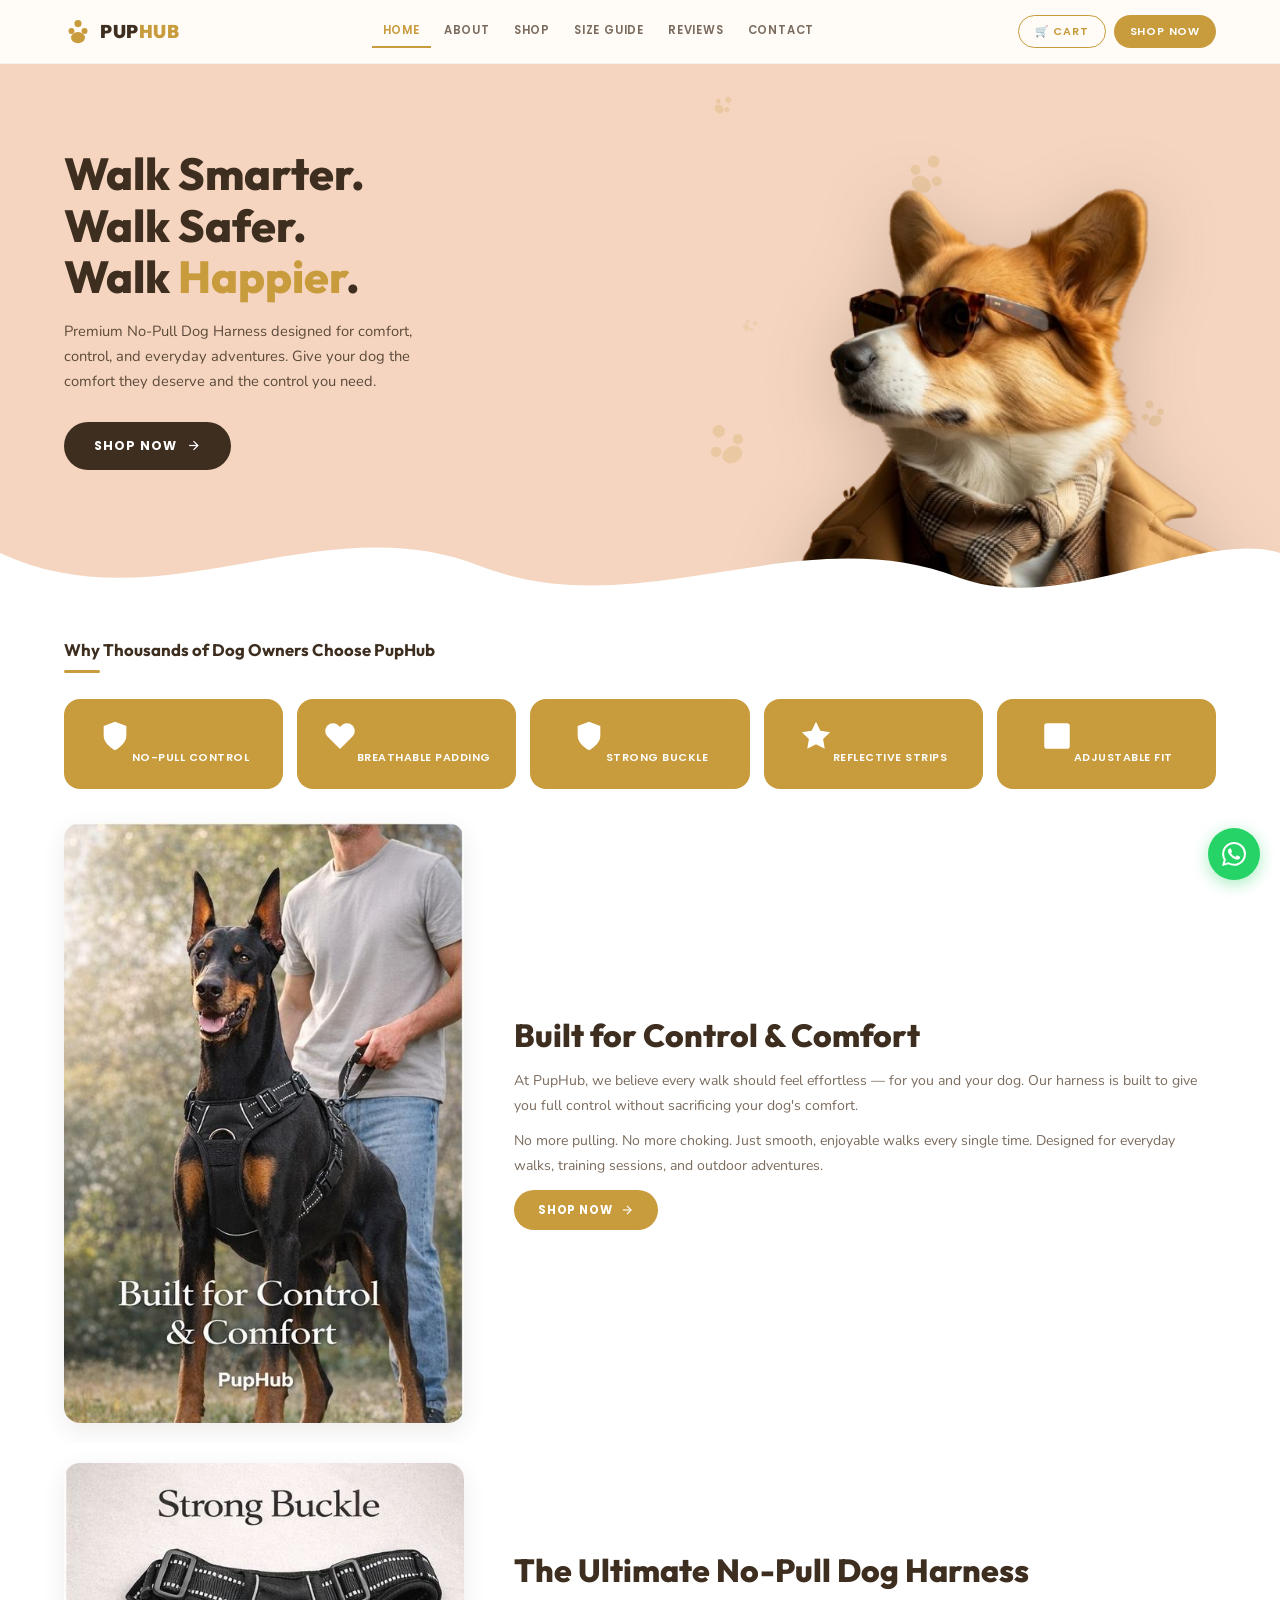
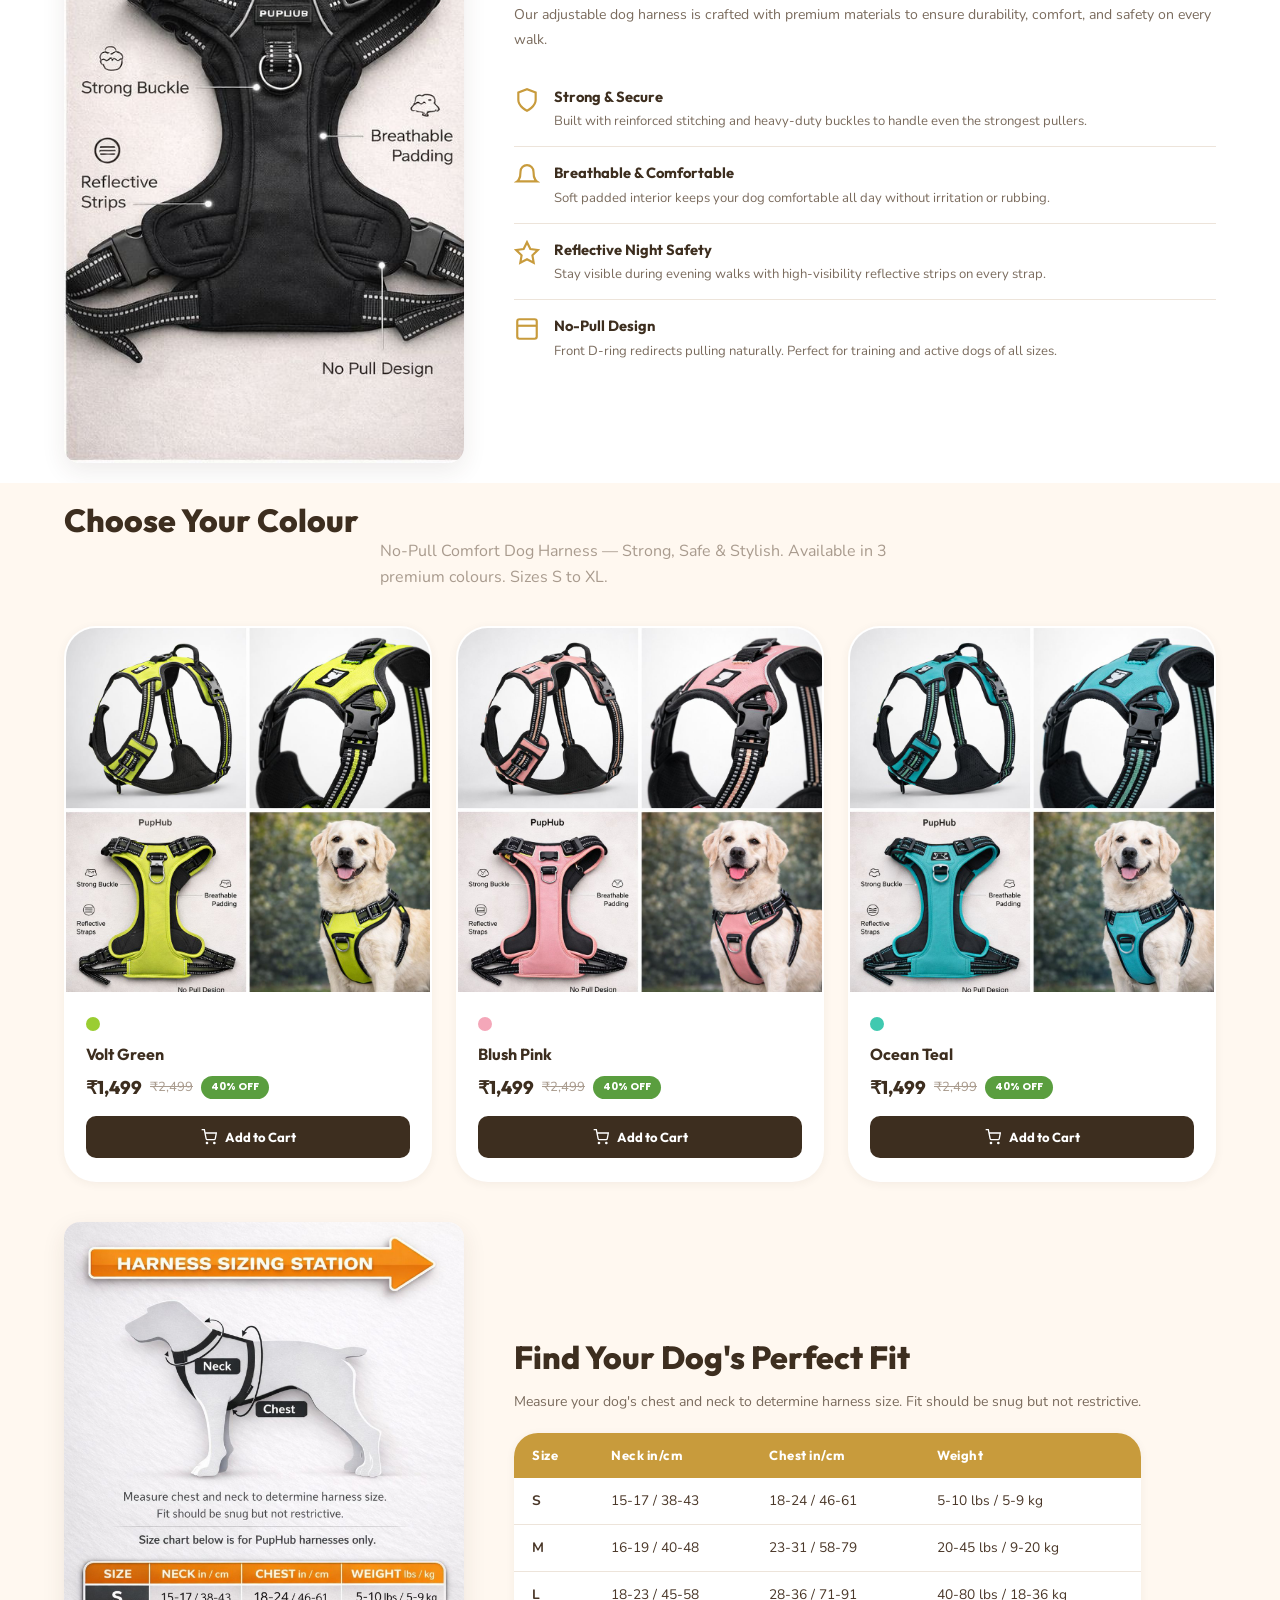
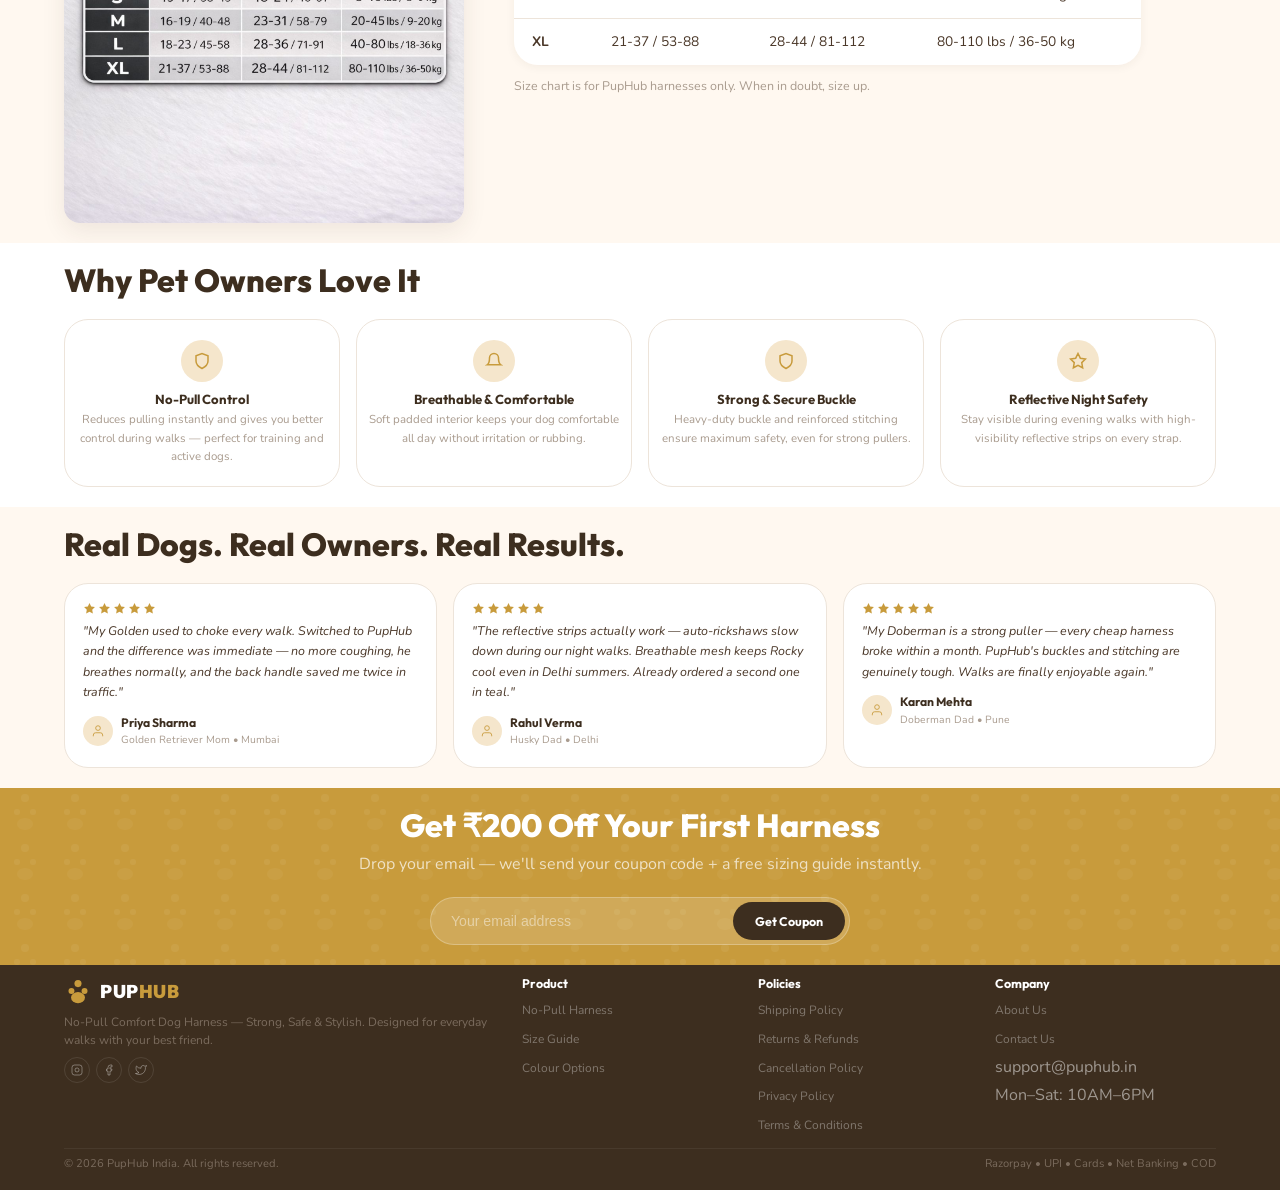
==== commit 8f6d5151: "Update sizing chart with correct measurements and image" ====
--- a/index.html
+++ b/index.html
@@ -143,20 +143,20 @@
 <section class="size-sec" id="sizing">
 <div class="container">
 <div class="info-g">
-<div class="sec-img anim-l"><img src="images/product-sizing.jpg" alt="PupHub harness size guide - measure your dog's chest and neck"></div>
+<div class="sec-img anim-l"><img src="images/sizing-chart.png" alt="PupHub harness sizing station - measure neck and chest"></div>
 <div class="info-txt anim-r">
 <h2>Find Your Dog's Perfect Fit</h2>
-<p>Measure your dog's chest around the widest part and their neck for the best fit. Our adjustable straps ensure a snug, secure hold.</p>
+<p>Measure your dog's chest and neck to determine harness size. Fit should be snug but not restrictive.</p>
 <table class="size-table">
-<thead><tr><th>Size</th><th>Neck</th><th>Chest</th></tr></thead>
+<thead><tr><th>Size</th><th>Neck in/cm</th><th>Chest in/cm</th><th>Weight</th></tr></thead>
 <tbody>
-<tr><td><strong>S</strong></td><td>12–18"</td><td>16–27"</td></tr>
-<tr><td><strong>M</strong></td><td>14–20"</td><td>18–30"</td></tr>
-<tr><td><strong>L</strong></td><td>16–23"</td><td>24–37"</td></tr>
-<tr><td><strong>XL</strong></td><td>18–26"</td><td>31–46"</td></tr>
+<tr><td><strong>S</strong></td><td>15-17 / 38-43</td><td>18-24 / 46-61</td><td>5-10 lbs / 5-9 kg</td></tr>
+<tr><td><strong>M</strong></td><td>16-19 / 40-48</td><td>23-31 / 58-79</td><td>20-45 lbs / 9-20 kg</td></tr>
+<tr><td><strong>L</strong></td><td>18-23 / 45-58</td><td>28-36 / 71-91</td><td>40-80 lbs / 18-36 kg</td></tr>
+<tr><td><strong>XL</strong></td><td>21-37 / 53-88</td><td>28-44 / 81-112</td><td>80-110 lbs / 36-50 kg</td></tr>
 </tbody>
 </table>
-<p style="font-size:.78rem;color:var(--text-m);margin-top:10px">Chest measurement fits within max adjustability range. When in doubt, size up.</p>
+<p style="font-size:.78rem;color:var(--text-m);margin-top:10px">Size chart is for PupHub harnesses only. When in doubt, size up.</p>
 </div>
 </div>
 </div>
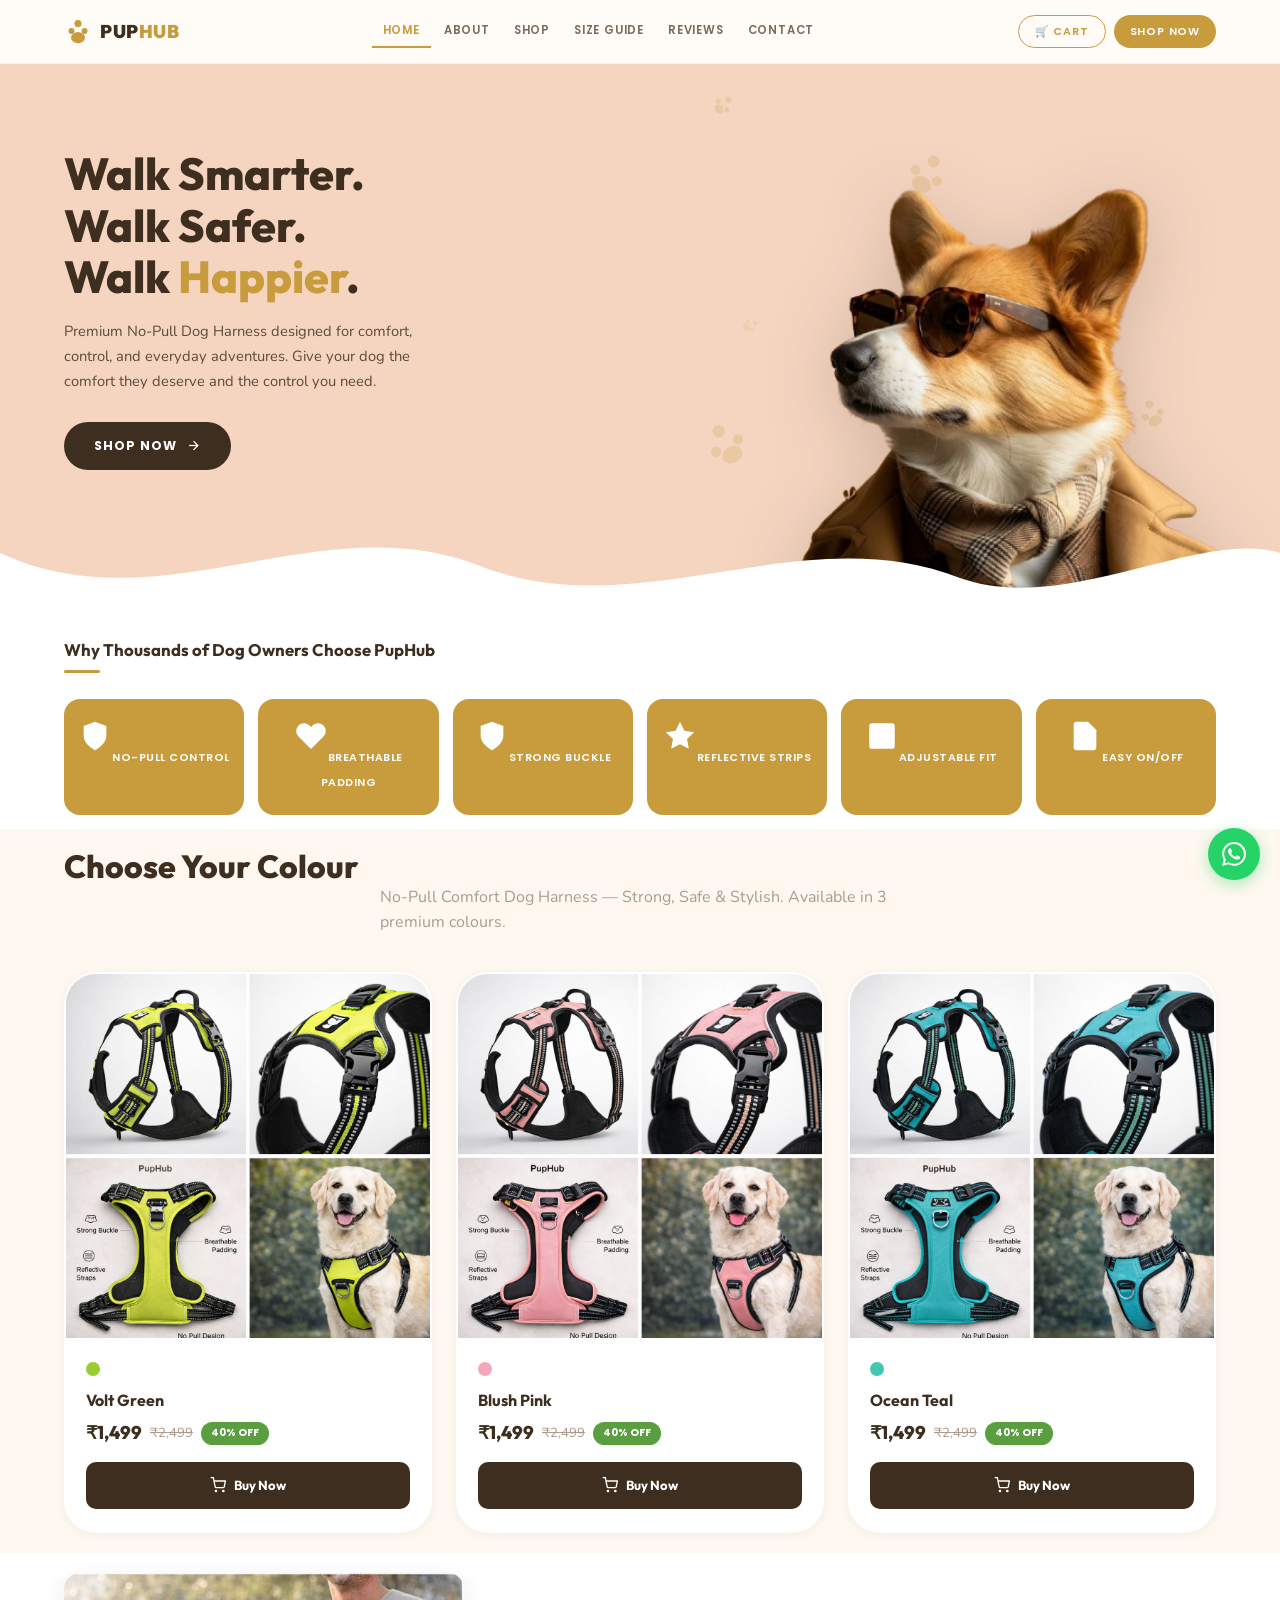
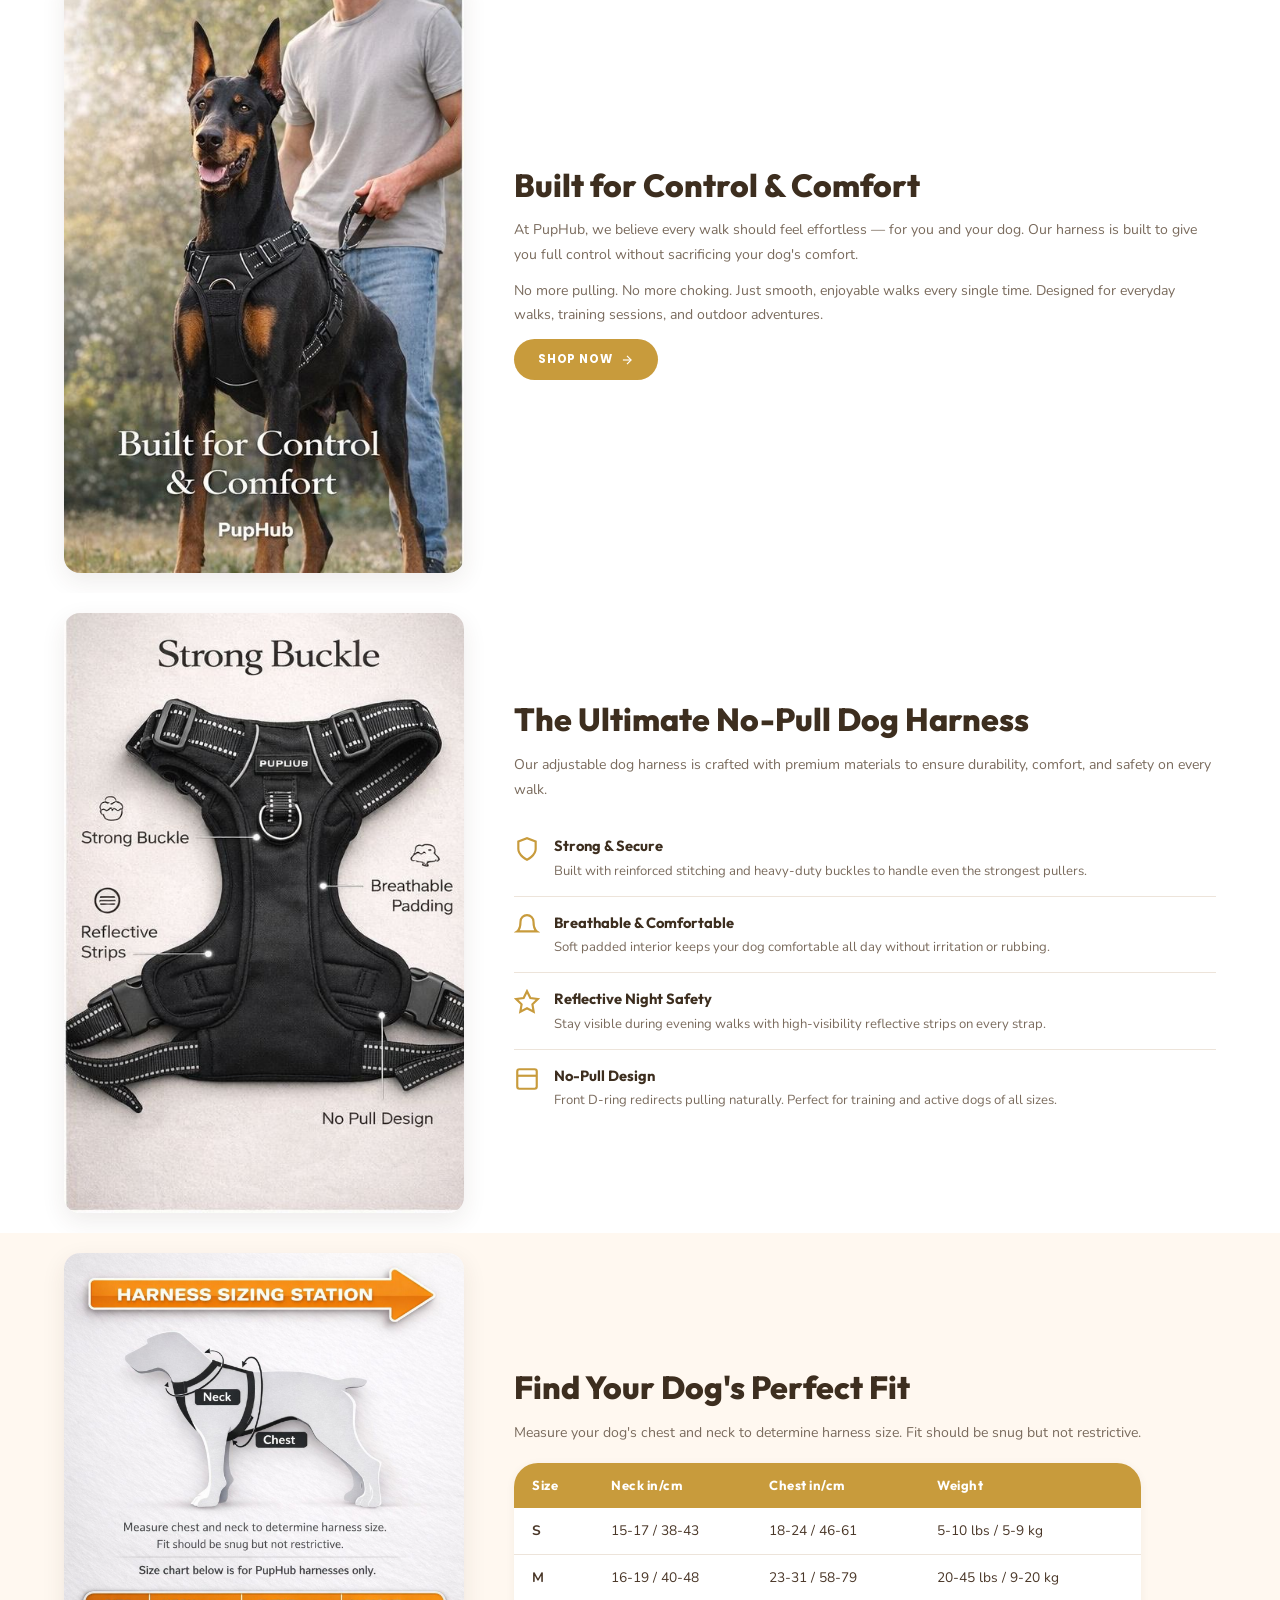
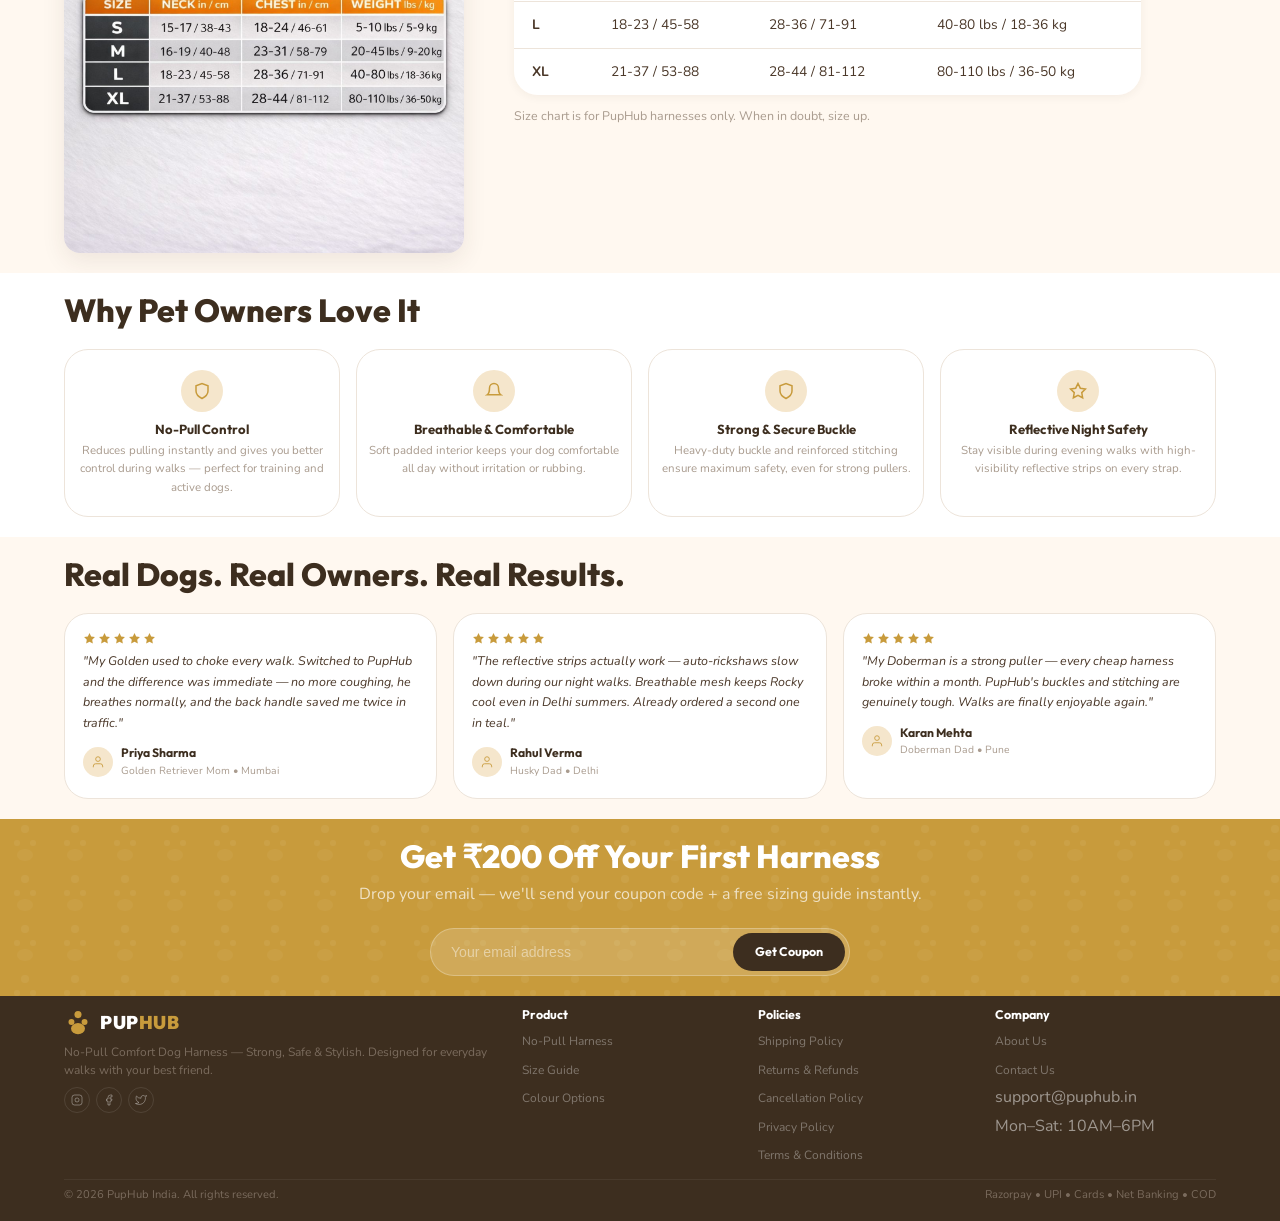
==== commit 4cd6e742: "Move products after categories, add Buy Now buttons, clickable cards, 6th category, update sizing" ====
--- a/index.html
+++ b/index.html
@@ -64,6 +64,44 @@
 <div class="cat-c"><svg viewBox="0 0 24 24"><path d="M12 22s8-4 8-10V5l-8-3-8 3v7c0 6 8 10 8 10z"/></svg><span>Strong Buckle</span></div>
 <div class="cat-c"><svg viewBox="0 0 24 24"><polygon points="12 2 15.09 8.26 22 9.27 17 14.14 18.18 21.02 12 17.77 5.82 21.02 7 14.14 2 9.27 8.91 8.26"/></svg><span>Reflective Strips</span></div>
 <div class="cat-c"><svg viewBox="0 0 24 24"><rect x="3" y="3" width="18" height="18" rx="2"/><path d="M3 9h18"/><path d="M9 21V9"/></svg><span>Adjustable Fit</span></div>
+<div class="cat-c"><svg viewBox="0 0 24 24"><path d="M14 2H6a2 2 0 00-2 2v16a2 2 0 002 2h12a2 2 0 002-2V8z"/><polyline points="14 2 14 8 20 8"/><line x1="16" y1="13" x2="8" y2="13"/><line x1="16" y1="17" x2="8" y2="17"/></svg><span>Easy On/Off</span></div>
+</div>
+</div>
+</section>
+
+<!-- PRODUCTS — 3 Colors -->
+<section class="prod-sec" id="products">
+<div class="container text-center">
+<h2 class="anim">Choose Your Colour</h2>
+<p class="anim" style="color:var(--text-m);max-width:520px;margin:0 auto">No-Pull Comfort Dog Harness — Strong, Safe &amp; Stylish. Available in 3 premium colours.</p>
+<div class="prod-g stg anim">
+<a href="product.html?color=green" class="prod-card" style="text-decoration:none;color:inherit">
+<div class="prod-card-img"><img src="images/harness-green.jpg" alt="PupHub no-pull dog harness lime green" loading="lazy"></div>
+<div class="prod-body">
+<span class="prod-color-dot" style="background:#9ACD32;border-color:#9ACD32"></span>
+<h3 class="prod-name">Volt Green</h3>
+<div class="prod-price"><span class="pn">₹1,499</span><span class="pw">₹2,499</span><span class="po">40% OFF</span></div>
+<span class="btn-cart"><svg viewBox="0 0 24 24" fill="none" stroke="currentColor" stroke-width="2"><circle cx="9" cy="21" r="1"/><circle cx="20" cy="21" r="1"/><path d="M1 1h4l2.68 13.39a2 2 0 0 0 2 1.61h9.72a2 2 0 0 0 2-1.61L23 6H6"/></svg>Buy Now</span>
+</div>
+</a>
+<a href="product.html?color=pink" class="prod-card" style="text-decoration:none;color:inherit">
+<div class="prod-card-img"><img src="images/harness-pink.jpg" alt="PupHub no-pull dog harness blush pink" loading="lazy"></div>
+<div class="prod-body">
+<span class="prod-color-dot" style="background:#F4A7B9;border-color:#F4A7B9"></span>
+<h3 class="prod-name">Blush Pink</h3>
+<div class="prod-price"><span class="pn">₹1,499</span><span class="pw">₹2,499</span><span class="po">40% OFF</span></div>
+<span class="btn-cart"><svg viewBox="0 0 24 24" fill="none" stroke="currentColor" stroke-width="2"><circle cx="9" cy="21" r="1"/><circle cx="20" cy="21" r="1"/><path d="M1 1h4l2.68 13.39a2 2 0 0 0 2 1.61h9.72a2 2 0 0 0 2-1.61L23 6H6"/></svg>Buy Now</span>
+</div>
+</a>
+<a href="product.html?color=teal" class="prod-card" style="text-decoration:none;color:inherit">
+<div class="prod-card-img"><img src="images/harness-teal.jpg" alt="PupHub no-pull dog harness ocean teal" loading="lazy"></div>
+<div class="prod-body">
+<span class="prod-color-dot" style="background:#40C9B0;border-color:#40C9B0"></span>
+<h3 class="prod-name">Ocean Teal</h3>
+<div class="prod-price"><span class="pn">₹1,499</span><span class="pw">₹2,499</span><span class="po">40% OFF</span></div>
+<span class="btn-cart"><svg viewBox="0 0 24 24" fill="none" stroke="currentColor" stroke-width="2"><circle cx="9" cy="21" r="1"/><circle cx="20" cy="21" r="1"/><path d="M1 1h4l2.68 13.39a2 2 0 0 0 2 1.61h9.72a2 2 0 0 0 2-1.61L23 6H6"/></svg>Buy Now</span>
+</div>
+</a>
 </div>
 </div>
 </section>
@@ -102,42 +140,7 @@
 </div>
 </section>
 
-<!-- PRODUCTS — 3 Colors -->
-<section class="prod-sec" id="products">
-<div class="container text-center">
-<h2 class="anim">Choose Your Colour</h2>
-<p class="anim" style="color:var(--text-m);max-width:520px;margin:0 auto">No-Pull Comfort Dog Harness — Strong, Safe &amp; Stylish. Available in 3 premium colours. Sizes S to XL.</p>
-<div class="prod-g stg anim">
-<div class="prod-card">
-<div class="prod-card-img"><img src="images/harness-green.jpg" alt="PupHub no-pull dog harness lime green" loading="lazy"></div>
-<div class="prod-body">
-<span class="prod-color-dot" style="background:#9ACD32;border-color:#9ACD32"></span>
-<h3 class="prod-name">Volt Green</h3>
-<div class="prod-price"><span class="pn">₹1,499</span><span class="pw">₹2,499</span><span class="po">40% OFF</span></div>
-<button class="btn-cart"><svg viewBox="0 0 24 24" fill="none" stroke="currentColor" stroke-width="2"><circle cx="9" cy="21" r="1"/><circle cx="20" cy="21" r="1"/><path d="M1 1h4l2.68 13.39a2 2 0 0 0 2 1.61h9.72a2 2 0 0 0 2-1.61L23 6H6"/></svg>Add to Cart</button>
-</div>
-</div>
-<div class="prod-card">
-<div class="prod-card-img"><img src="images/harness-pink.jpg" alt="PupHub no-pull dog harness blush pink" loading="lazy"></div>
-<div class="prod-body">
-<span class="prod-color-dot" style="background:#F4A7B9;border-color:#F4A7B9"></span>
-<h3 class="prod-name">Blush Pink</h3>
-<div class="prod-price"><span class="pn">₹1,499</span><span class="pw">₹2,499</span><span class="po">40% OFF</span></div>
-<button class="btn-cart"><svg viewBox="0 0 24 24" fill="none" stroke="currentColor" stroke-width="2"><circle cx="9" cy="21" r="1"/><circle cx="20" cy="21" r="1"/><path d="M1 1h4l2.68 13.39a2 2 0 0 0 2 1.61h9.72a2 2 0 0 0 2-1.61L23 6H6"/></svg>Add to Cart</button>
-</div>
-</div>
-<div class="prod-card">
-<div class="prod-card-img"><img src="images/harness-teal.jpg" alt="PupHub no-pull dog harness ocean teal" loading="lazy"></div>
-<div class="prod-body">
-<span class="prod-color-dot" style="background:#40C9B0;border-color:#40C9B0"></span>
-<h3 class="prod-name">Ocean Teal</h3>
-<div class="prod-price"><span class="pn">₹1,499</span><span class="pw">₹2,499</span><span class="po">40% OFF</span></div>
-<button class="btn-cart"><svg viewBox="0 0 24 24" fill="none" stroke="currentColor" stroke-width="2"><circle cx="9" cy="21" r="1"/><circle cx="20" cy="21" r="1"/><path d="M1 1h4l2.68 13.39a2 2 0 0 0 2 1.61h9.72a2 2 0 0 0 2-1.61L23 6H6"/></svg>Add to Cart</button>
-</div>
-</div>
-</div>
-</div>
-</section>
+<!-- Products moved above after categories -->
 
 <!-- SIZE GUIDE -->
 <section class="size-sec" id="sizing">
--- a/css/style.css
+++ b/css/style.css
@@ -64,7 +64,7 @@
 .cat-sec{background:#fff;padding:16px 0 14px;position:relative;z-index:2;overflow:visible;margin-top:-3px}
 .cat-hd{font-family:var(--fh);font-size:1.05rem;font-weight:700;color:var(--brown);margin-bottom:6px}
 .cat-ln{width:36px;height:3px;background:var(--gold);border-radius:3px;margin-bottom:26px}
-.cat-g{display:grid;grid-template-columns:repeat(5,1fr);gap:14px}
+.cat-g{display:grid;grid-template-columns:repeat(6,1fr);gap:14px}
 .cat-c{text-align:center;padding:20px 8px;border-radius:var(--r-md);background:var(--gold);cursor:pointer;transition:all var(--ease)}
 .cat-c:hover{transform:translateY(-5px) scale(1.03);box-shadow:var(--s-gold)}
 .cat-c svg{width:34px;height:34px;fill:var(--white);margin:0 auto 8px}
@@ -210,7 +210,7 @@
 /* RESPONSIVE */
 @media(max-width:1024px){.hero-dog{width:48%;right:0;top:2%}.hero-left{max-width:400px}.prod-g{grid-template-columns:repeat(2,1fr)}.info-g{flex-direction:column !important}.sec-img{width:100%;max-width:400px;margin:0 auto 30px}.feat-g{grid-template-columns:repeat(2,1fr)}}
 @media(max-width:768px){html{font-size:100%}section{padding:55px 0}nav.mn,.si-btn,.rg-btn{display:none}.mob-t{display:block}.hero{min-height:auto;padding-bottom:40px}.hero-dog{position:relative;right:auto;top:auto;width:75%;max-width:300px;margin:10px auto -30px}.hero-wrap{flex-direction:column;text-align:center}.hero-left{max-width:100%;padding:40px 0 20px}.hero-sub{margin:0 auto 24px}.cat-g{grid-template-columns:repeat(3,1fr)}.rev-g{grid-template-columns:1fr}.ft-g{grid-template-columns:1fr}.ft-bot{flex-direction:column;gap:8px;text-align:center}.cta-form{flex-direction:column;border-radius:var(--r-lg)}.cta-form button{width:100%;border-radius:var(--r-full)}}
-@media(max-width:480px){.cat-g{grid-template-columns:repeat(2,1fr)}.prod-g{grid-template-columns:1fr}.feat-g{grid-template-columns:1fr}}
+@media(max-width:480px){.cat-g{grid-template-columns:repeat(3,1fr)}.prod-g{grid-template-columns:1fr}.feat-g{grid-template-columns:1fr}}
 
 /* === INNER PAGES === */
 .page-hero{background:var(--hero-bg);padding:64px 0 4px;text-align:center}
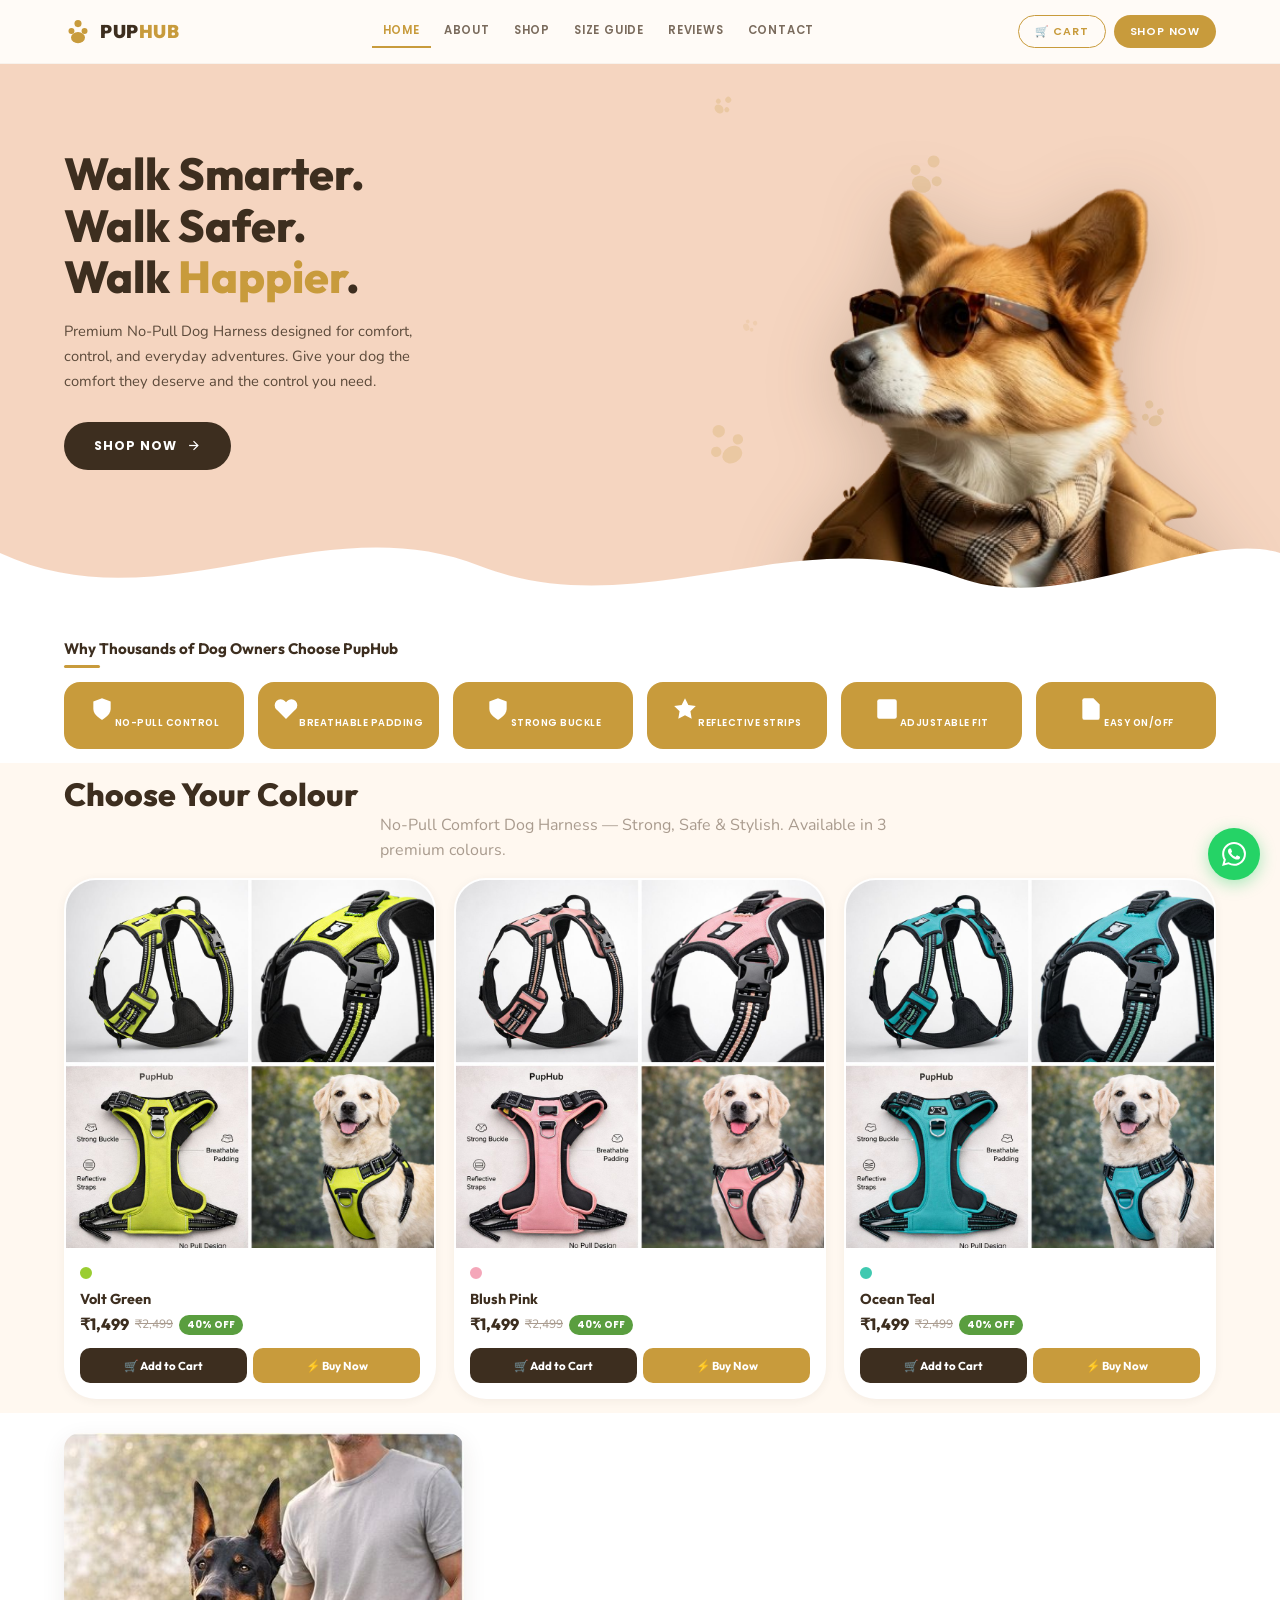
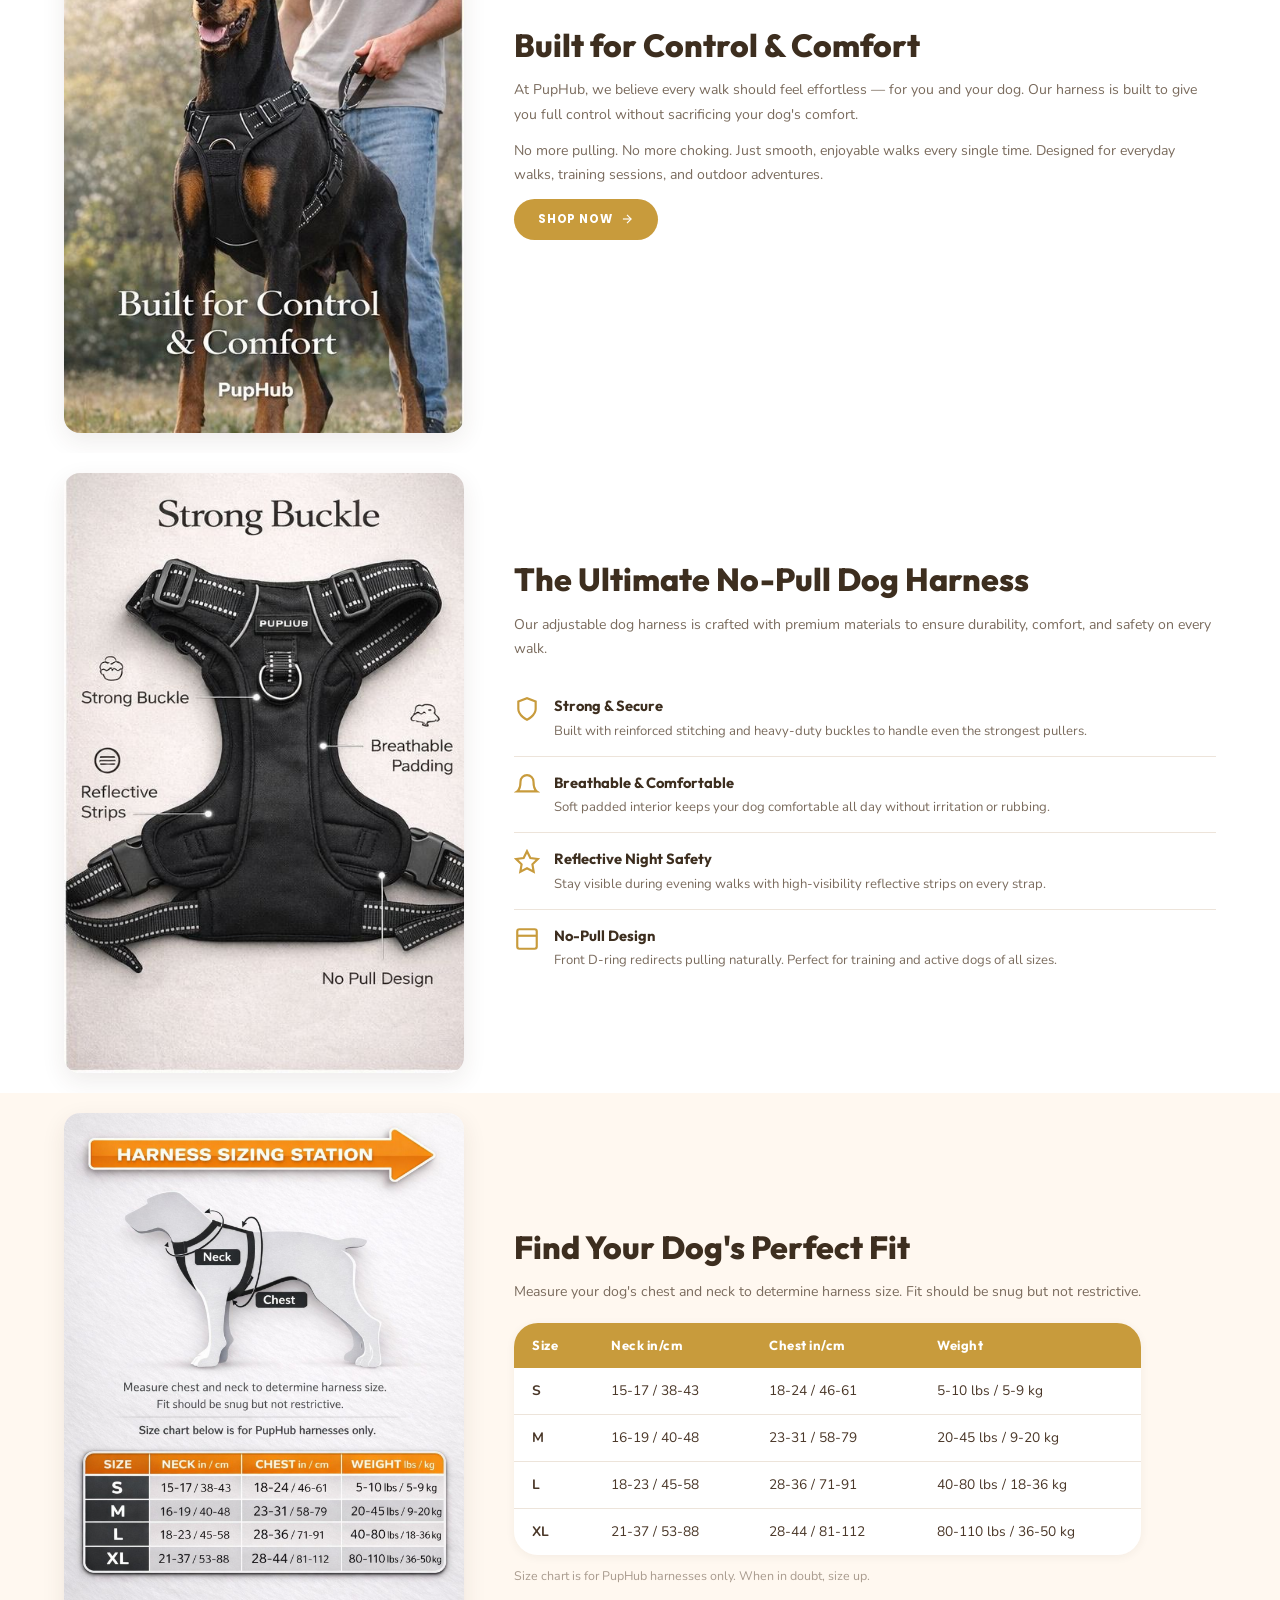
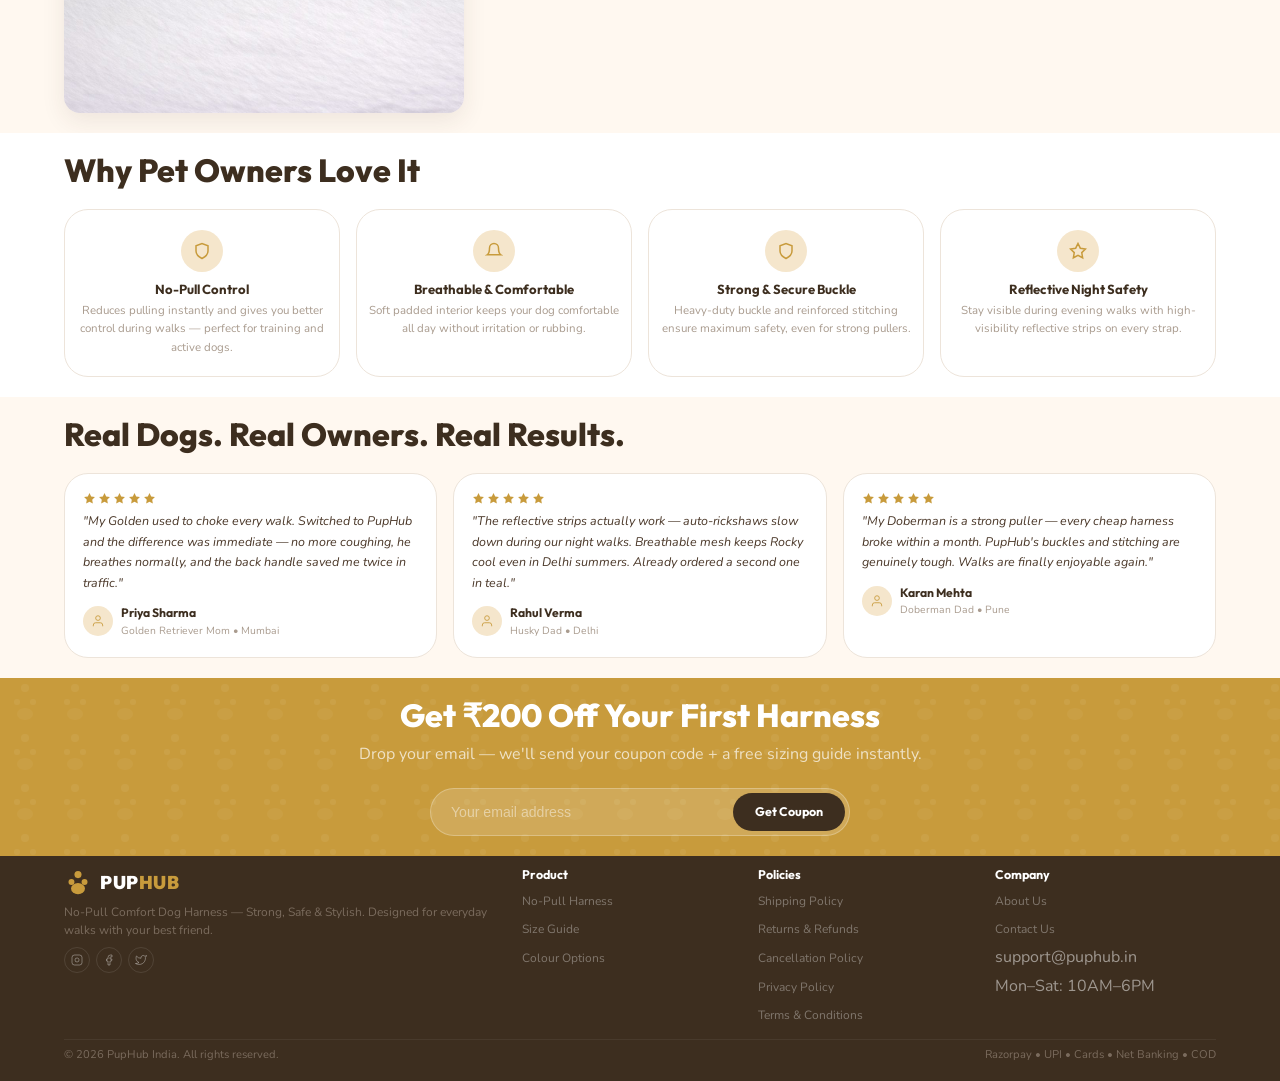
==== commit 0e42c559: "Add Buy Now + Add to Cart buttons with size popup, reduce all spacing" ====
--- a/index.html
+++ b/index.html
@@ -75,36 +75,60 @@
 <h2 class="anim">Choose Your Colour</h2>
 <p class="anim" style="color:var(--text-m);max-width:520px;margin:0 auto">No-Pull Comfort Dog Harness — Strong, Safe &amp; Stylish. Available in 3 premium colours.</p>
 <div class="prod-g stg anim">
-<a href="product.html?color=green" class="prod-card" style="text-decoration:none;color:inherit">
-<div class="prod-card-img"><img src="images/harness-green.jpg" alt="PupHub no-pull dog harness lime green" loading="lazy"></div>
+<div class="prod-card" onclick="window.location='product.html?color=green'" style="cursor:pointer">
+<div class="prod-card-img"><img src="images/harness-green.jpg" alt="PupHub harness Volt Green" loading="lazy"></div>
 <div class="prod-body">
 <span class="prod-color-dot" style="background:#9ACD32;border-color:#9ACD32"></span>
 <h3 class="prod-name">Volt Green</h3>
 <div class="prod-price"><span class="pn">₹1,499</span><span class="pw">₹2,499</span><span class="po">40% OFF</span></div>
-<span class="btn-cart"><svg viewBox="0 0 24 24" fill="none" stroke="currentColor" stroke-width="2"><circle cx="9" cy="21" r="1"/><circle cx="20" cy="21" r="1"/><path d="M1 1h4l2.68 13.39a2 2 0 0 0 2 1.61h9.72a2 2 0 0 0 2-1.61L23 6H6"/></svg>Buy Now</span>
-</div>
-</a>
-<a href="product.html?color=pink" class="prod-card" style="text-decoration:none;color:inherit">
-<div class="prod-card-img"><img src="images/harness-pink.jpg" alt="PupHub no-pull dog harness blush pink" loading="lazy"></div>
+<div class="prod-btns">
+<button class="btn-cart" onclick="event.stopPropagation();openSz('cart','Volt Green')">🛒 Add to Cart</button>
+<button class="btn-buy" onclick="event.stopPropagation();openSz('buy','Volt Green')">⚡ Buy Now</button>
+</div>
+</div>
+</div>
+<div class="prod-card" onclick="window.location='product.html?color=pink'" style="cursor:pointer">
+<div class="prod-card-img"><img src="images/harness-pink.jpg" alt="PupHub harness Blush Pink" loading="lazy"></div>
 <div class="prod-body">
 <span class="prod-color-dot" style="background:#F4A7B9;border-color:#F4A7B9"></span>
 <h3 class="prod-name">Blush Pink</h3>
 <div class="prod-price"><span class="pn">₹1,499</span><span class="pw">₹2,499</span><span class="po">40% OFF</span></div>
-<span class="btn-cart"><svg viewBox="0 0 24 24" fill="none" stroke="currentColor" stroke-width="2"><circle cx="9" cy="21" r="1"/><circle cx="20" cy="21" r="1"/><path d="M1 1h4l2.68 13.39a2 2 0 0 0 2 1.61h9.72a2 2 0 0 0 2-1.61L23 6H6"/></svg>Buy Now</span>
-</div>
-</a>
-<a href="product.html?color=teal" class="prod-card" style="text-decoration:none;color:inherit">
-<div class="prod-card-img"><img src="images/harness-teal.jpg" alt="PupHub no-pull dog harness ocean teal" loading="lazy"></div>
+<div class="prod-btns">
+<button class="btn-cart" onclick="event.stopPropagation();openSz('cart','Blush Pink')">🛒 Add to Cart</button>
+<button class="btn-buy" onclick="event.stopPropagation();openSz('buy','Blush Pink')">⚡ Buy Now</button>
+</div>
+</div>
+</div>
+<div class="prod-card" onclick="window.location='product.html?color=teal'" style="cursor:pointer">
+<div class="prod-card-img"><img src="images/harness-teal.jpg" alt="PupHub harness Ocean Teal" loading="lazy"></div>
 <div class="prod-body">
 <span class="prod-color-dot" style="background:#40C9B0;border-color:#40C9B0"></span>
 <h3 class="prod-name">Ocean Teal</h3>
 <div class="prod-price"><span class="pn">₹1,499</span><span class="pw">₹2,499</span><span class="po">40% OFF</span></div>
-<span class="btn-cart"><svg viewBox="0 0 24 24" fill="none" stroke="currentColor" stroke-width="2"><circle cx="9" cy="21" r="1"/><circle cx="20" cy="21" r="1"/><path d="M1 1h4l2.68 13.39a2 2 0 0 0 2 1.61h9.72a2 2 0 0 0 2-1.61L23 6H6"/></svg>Buy Now</span>
-</div>
-</a>
-</div>
-</div>
-</section>
+<div class="prod-btns">
+<button class="btn-cart" onclick="event.stopPropagation();openSz('cart','Ocean Teal')">🛒 Add to Cart</button>
+<button class="btn-buy" onclick="event.stopPropagation();openSz('buy','Ocean Teal')">⚡ Buy Now</button>
+</div>
+</div>
+</div>
+</div>
+</div>
+</section>
+
+<!-- SIZE POPUP -->
+<div class="sz-overlay" id="szOverlay" onclick="if(event.target===this)closeSz()">
+<div class="sz-popup">
+<h3>Select Size — <span id="szColor"></span></h3>
+<div class="sp-sizes">
+<div class="sp-size" onclick="pickSz(this)">S</div>
+<div class="sp-size active" onclick="pickSz(this)">M</div>
+<div class="sp-size" onclick="pickSz(this)">L</div>
+<div class="sp-size" onclick="pickSz(this)">XL</div>
+</div>
+<button class="sz-confirm" id="szBtn" onclick="confirmSz()">CONFIRM</button>
+<div class="sz-close" onclick="closeSz()">Cancel</div>
+</div>
+</div>
 
 <!-- ABOUT -->
 <section class="info-sec" id="about">
--- a/css/style.css
+++ b/css/style.css
@@ -62,13 +62,13 @@
 
 /* === CATEGORIES === */
 .cat-sec{background:#fff;padding:16px 0 14px;position:relative;z-index:2;overflow:visible;margin-top:-3px}
-.cat-hd{font-family:var(--fh);font-size:1.05rem;font-weight:700;color:var(--brown);margin-bottom:6px}
-.cat-ln{width:36px;height:3px;background:var(--gold);border-radius:3px;margin-bottom:26px}
+.cat-hd{font-family:var(--fh);font-size:.95rem;font-weight:700;color:var(--brown);margin-bottom:4px}
+.cat-ln{width:36px;height:3px;background:var(--gold);border-radius:3px;margin-bottom:14px}
 .cat-g{display:grid;grid-template-columns:repeat(6,1fr);gap:14px}
-.cat-c{text-align:center;padding:20px 8px;border-radius:var(--r-md);background:var(--gold);cursor:pointer;transition:all var(--ease)}
+.cat-c{text-align:center;padding:14px 6px;border-radius:var(--r-md);background:var(--gold);cursor:pointer;transition:all var(--ease)}
 .cat-c:hover{transform:translateY(-5px) scale(1.03);box-shadow:var(--s-gold)}
-.cat-c svg{width:34px;height:34px;fill:var(--white);margin:0 auto 8px}
-.cat-c span{font-family:var(--fp);font-weight:600;font-size:.68rem;color:var(--white);text-transform:uppercase;letter-spacing:.5px}
+.cat-c svg{width:26px;height:26px;fill:var(--white);margin:0 auto 4px}
+.cat-c span{font-family:var(--fp);font-weight:600;font-size:.6rem;color:var(--white);text-transform:uppercase;letter-spacing:.5px}
 
 /* === INFO SECTION === */
 .info-sec{background:var(--white);padding:20px 0}
@@ -119,23 +119,37 @@
 .ph-img{width:100%;height:auto;display:block}
 
 /* === 3 PRODUCT COLOR BOXES === */
-.prod-sec{background:#FFF8F0;padding:20px 0}
-.prod-g{display:grid;grid-template-columns:repeat(3,1fr);gap:24px;margin-top:36px}
+.prod-sec{background:#FFF8F0;padding:14px 0}
+.prod-g{display:grid;grid-template-columns:repeat(3,1fr);gap:18px;margin-top:14px}
 .prod-card{background:var(--white);border-radius:var(--r-xl);overflow:hidden;box-shadow:var(--s-sm);transition:all var(--ease);border:2px solid transparent}
 .prod-card:hover{transform:translateY(-8px);box-shadow:var(--s-lg);border-color:var(--gold)}
 .prod-card-img{width:100%;overflow:hidden;background:#f5f5f5}
 .prod-card-img img{width:100%;height:auto;display:block;transition:transform .5s ease}
 .prod-card:hover .prod-card-img img{transform:scale(1.08) rotate(2deg)}
-.prod-body{padding:18px 20px 22px}
-.prod-color-dot{display:inline-block;width:14px;height:14px;border-radius:50%;border:2px solid var(--border);margin-right:4px;vertical-align:middle}
-.prod-name{font-family:var(--fh);font-size:1rem;font-weight:700;margin:8px 0;line-height:1.3}
-.prod-price{display:flex;align-items:center;gap:8px;margin-bottom:14px}
-.pn{font-family:var(--fh);font-size:1.15rem;font-weight:800;color:var(--brown)}
-.pw{font-size:.82rem;color:var(--text-m);text-decoration:line-through}
-.po{font-family:var(--fp);font-size:.65rem;font-weight:700;color:var(--white);background:var(--green);padding:3px 10px;border-radius:var(--r-full)}
-.btn-cart{width:100%;padding:13px;background:var(--brown);color:var(--white);font-family:var(--fh);font-size:.82rem;font-weight:700;border-radius:var(--r-sm);display:flex;align-items:center;justify-content:center;gap:8px;transition:all var(--ease)}
-.btn-cart svg{width:16px;height:16px}
-.btn-cart:hover{background:var(--gold);box-shadow:var(--s-gold)}
+.prod-body{padding:12px 14px 14px}
+.prod-color-dot{display:inline-block;width:12px;height:12px;border-radius:50%;border:2px solid var(--border);margin-right:4px;vertical-align:middle}
+.prod-name{font-family:var(--fh);font-size:.9rem;font-weight:700;margin:4px 0;line-height:1.3}
+.prod-price{display:flex;align-items:center;gap:6px;margin-bottom:10px}
+.pn{font-family:var(--fh);font-size:1rem;font-weight:800;color:var(--brown)}
+.pw{font-size:.75rem;color:var(--text-m);text-decoration:line-through}
+.po{font-family:var(--fp);font-size:.6rem;font-weight:700;color:var(--white);background:var(--green);padding:2px 8px;border-radius:var(--r-full)}
+.prod-btns{display:flex;gap:6px}
+.btn-cart,.btn-buy{flex:1;padding:10px;font-family:var(--fh);font-size:.72rem;font-weight:700;border-radius:var(--r-sm);display:flex;align-items:center;justify-content:center;gap:5px;transition:all var(--ease);cursor:pointer;border:none;text-decoration:none}
+.btn-cart{background:var(--brown);color:var(--white)}
+.btn-buy{background:var(--gold);color:var(--white)}
+.btn-cart svg,.btn-buy svg{width:14px;height:14px}
+.btn-cart:hover{background:#2a1f14}.btn-buy:hover{background:var(--gold-dk);box-shadow:var(--s-gold)}
+
+/* SIZE POPUP */
+.sz-overlay{display:none;position:fixed;inset:0;background:rgba(0,0,0,.5);z-index:9999;align-items:center;justify-content:center}
+.sz-overlay.show{display:flex}
+.sz-popup{background:#fff;border-radius:16px;padding:24px;max-width:340px;width:90%;text-align:center;box-shadow:var(--s-lg)}
+.sz-popup h3{font-size:1rem;margin-bottom:12px}
+.sz-popup .sp-sizes{display:flex;gap:8px;justify-content:center;margin-bottom:16px}
+.sz-popup .sp-size{padding:10px 20px;border:2px solid var(--border);border-radius:8px;font-family:var(--fh);font-weight:700;font-size:.85rem;cursor:pointer;transition:all .2s}
+.sz-popup .sp-size:hover,.sz-popup .sp-size.active{border-color:var(--gold);background:var(--gold-lt)}
+.sz-popup .sz-confirm{width:100%;padding:12px;border:none;border-radius:8px;font-family:var(--fh);font-size:.85rem;font-weight:700;color:#fff;cursor:pointer;transition:all .2s}
+.sz-popup .sz-close{margin-top:10px;font-size:.72rem;color:var(--text-m);cursor:pointer;font-family:var(--fp)}
 
 /* === FEATURES === */
 .feat-sec{background:var(--white);padding:20px 0}
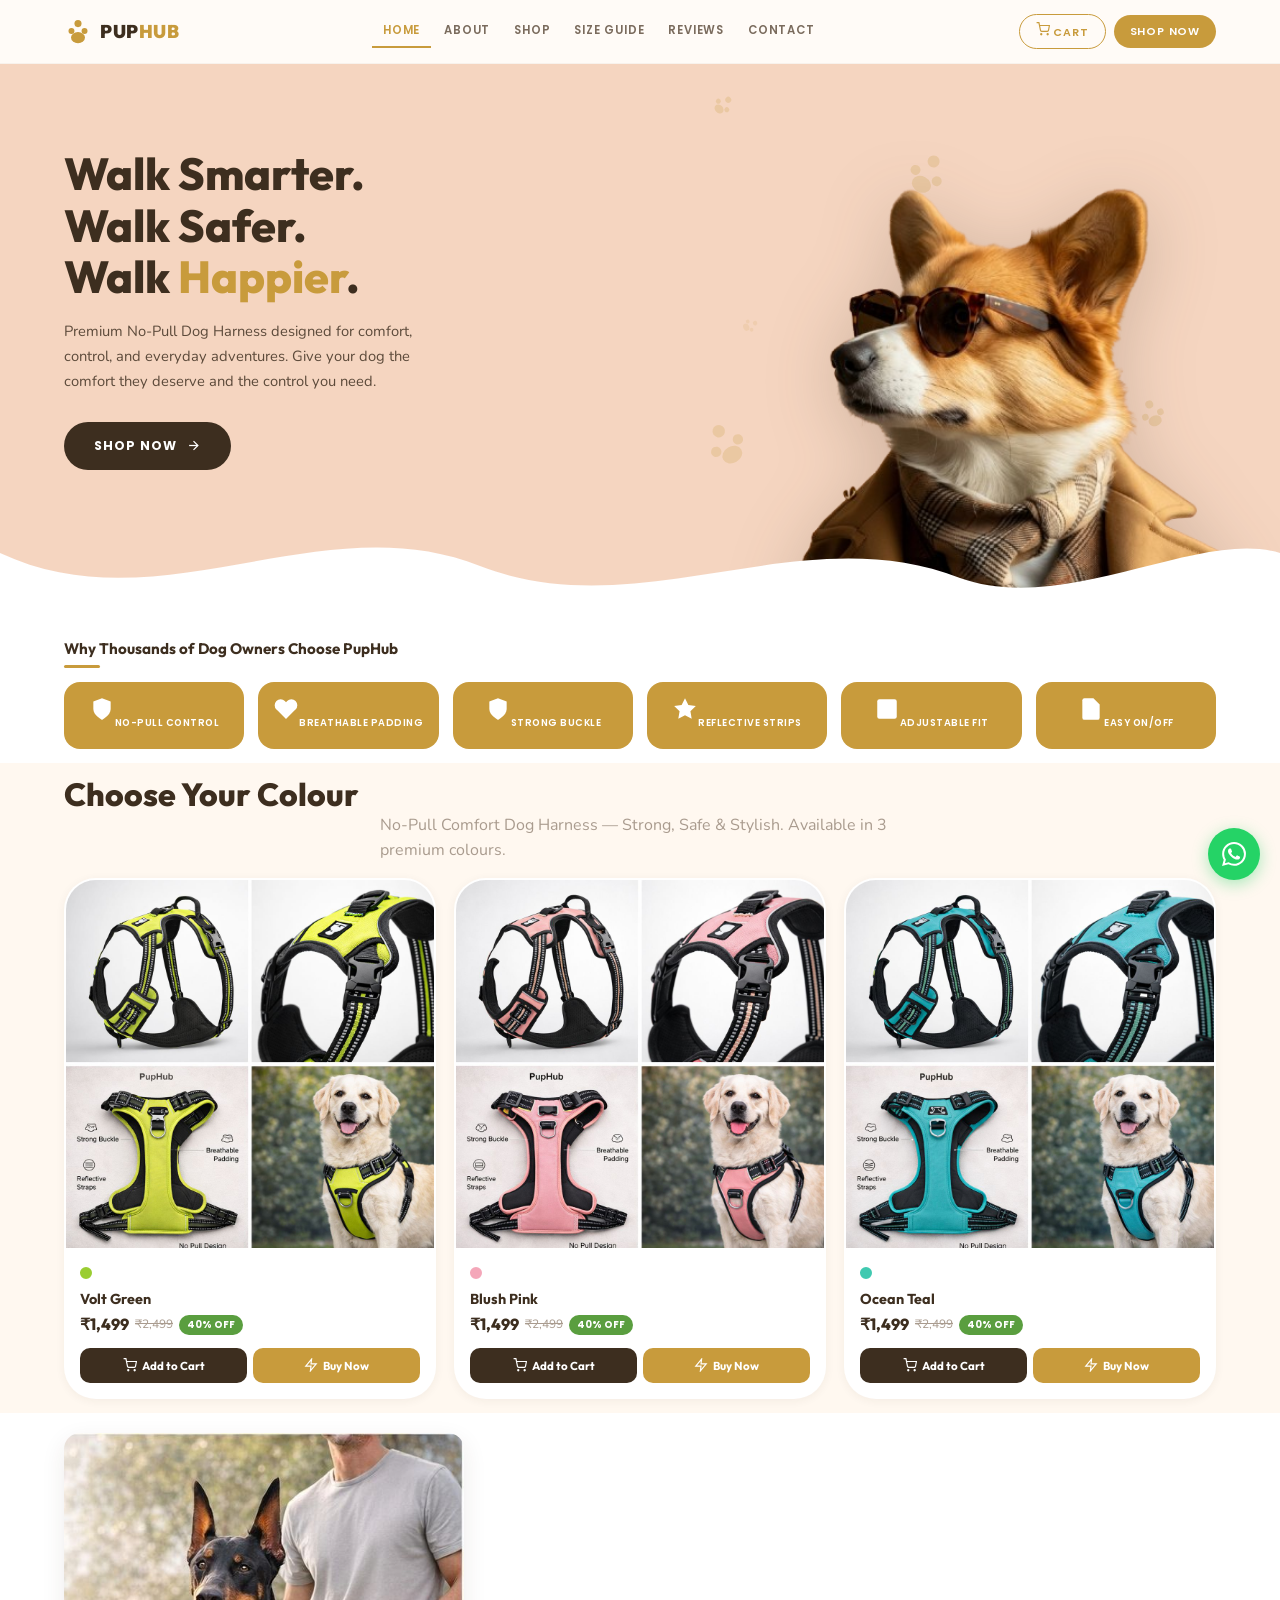
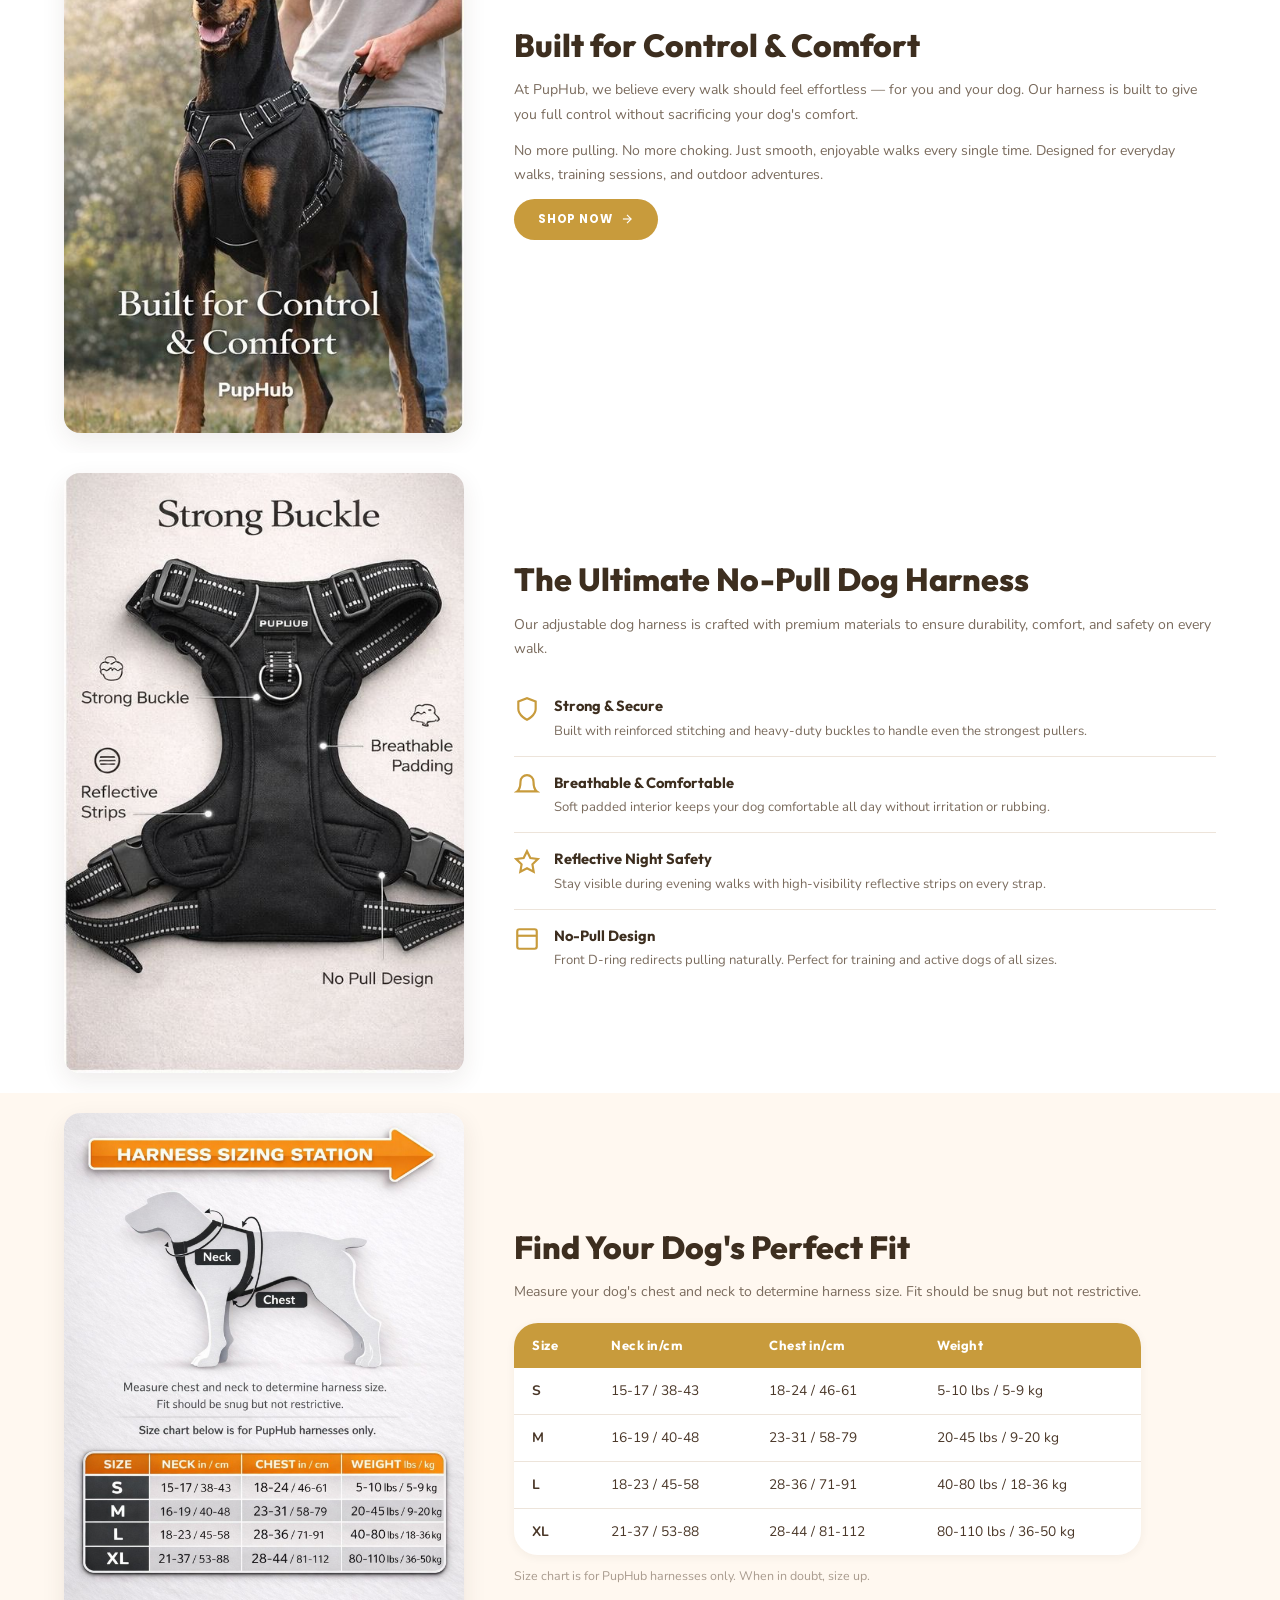
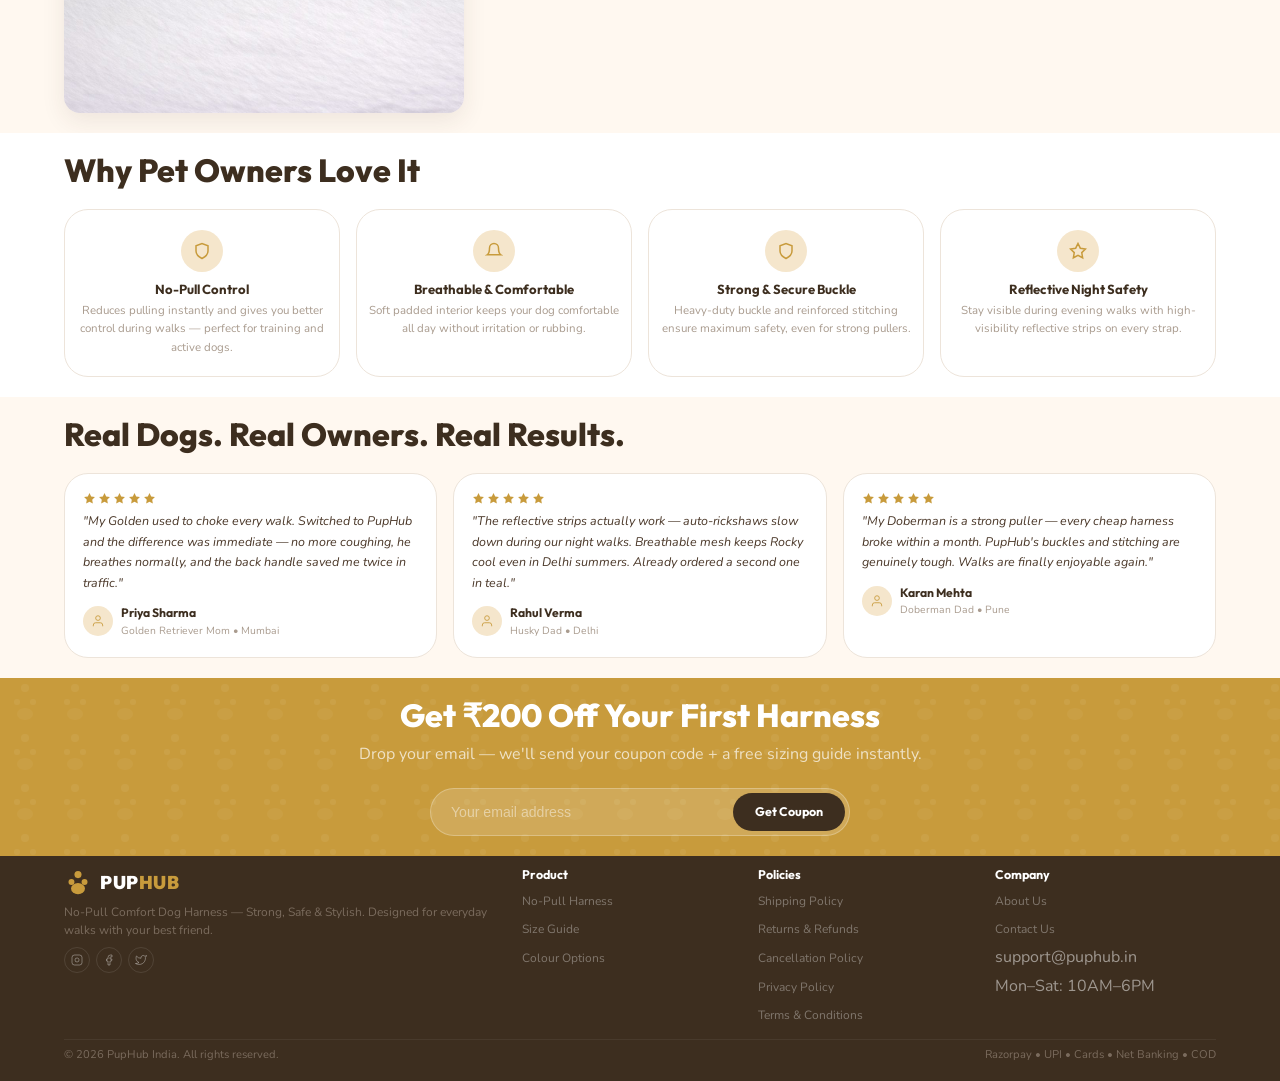
==== commit d5d4856f: "Replace all emoji icons with custom SVG icons" ====
--- a/index.html
+++ b/index.html
@@ -18,7 +18,7 @@
 <div class="container hdr-in">
 <a href="#" class="logo"><svg viewBox="0 0 30 30" width="28" height="28"><circle cx="15" cy="6" r="3.8" fill="#C89B3C"/><circle cx="8" cy="14" r="3.2" fill="#C89B3C"/><circle cx="22" cy="14" r="3.2" fill="#C89B3C"/><ellipse cx="15" cy="21" rx="7.5" ry="6" fill="#C89B3C"/></svg><span class="lt">PUP<span>HUB</span></span></a>
 <nav class="mn"><a href="index.html" class="active">Home</a><a href="about.html">About</a><a href="store.html">Shop</a><a href="#sizing">Size Guide</a><a href="#reviews">Reviews</a><a href="contact.html">Contact</a></nav>
-<div class="hdr-r"><a href="cart.html" class="si-btn">🛒 CART</a><a href="store.html" class="rg-btn">SHOP NOW</a><button class="mob-t" id="mobToggle" aria-label="Menu"><svg viewBox="0 0 24 24" fill="none" stroke="currentColor" stroke-width="2"><line x1="3" y1="6" x2="21" y2="6"/><line x1="3" y1="12" x2="21" y2="12"/><line x1="3" y1="18" x2="21" y2="18"/></svg></button></div>
+<div class="hdr-r"><a href="cart.html" class="si-btn"><svg width="14" height="14" viewBox="0 0 24 24" fill="none" stroke="currentColor" stroke-width="2"><circle cx="9" cy="21" r="1"/><circle cx="20" cy="21" r="1"/><path d="M1 1h4l2.68 13.39a2 2 0 0 0 2 1.61h9.72a2 2 0 0 0 2-1.61L23 6H6"/></svg> CART</a><a href="store.html" class="rg-btn">SHOP NOW</a><button class="mob-t" id="mobToggle" aria-label="Menu"><svg viewBox="0 0 24 24" fill="none" stroke="currentColor" stroke-width="2"><line x1="3" y1="6" x2="21" y2="6"/><line x1="3" y1="12" x2="21" y2="12"/><line x1="3" y1="18" x2="21" y2="18"/></svg></button></div>
 </div>
 </header>
 
@@ -82,8 +82,8 @@
 <h3 class="prod-name">Volt Green</h3>
 <div class="prod-price"><span class="pn">₹1,499</span><span class="pw">₹2,499</span><span class="po">40% OFF</span></div>
 <div class="prod-btns">
-<button class="btn-cart" onclick="event.stopPropagation();openSz('cart','Volt Green')">🛒 Add to Cart</button>
-<button class="btn-buy" onclick="event.stopPropagation();openSz('buy','Volt Green')">⚡ Buy Now</button>
+<button class="btn-cart" onclick="event.stopPropagation();openSz('cart','Volt Green')"><svg width="14" height="14" viewBox="0 0 24 24" fill="none" stroke="currentColor" stroke-width="2"><circle cx="9" cy="21" r="1"/><circle cx="20" cy="21" r="1"/><path d="M1 1h4l2.68 13.39a2 2 0 0 0 2 1.61h9.72a2 2 0 0 0 2-1.61L23 6H6"/></svg> Add to Cart</button>
+<button class="btn-buy" onclick="event.stopPropagation();openSz('buy','Volt Green')"><svg width="14" height="14" viewBox="0 0 24 24" fill="none" stroke="currentColor" stroke-width="2"><polygon points="13 2 3 14 12 14 11 22 21 10 12 10 13 2"/></svg> Buy Now</button>
 </div>
 </div>
 </div>
@@ -94,8 +94,8 @@
 <h3 class="prod-name">Blush Pink</h3>
 <div class="prod-price"><span class="pn">₹1,499</span><span class="pw">₹2,499</span><span class="po">40% OFF</span></div>
 <div class="prod-btns">
-<button class="btn-cart" onclick="event.stopPropagation();openSz('cart','Blush Pink')">🛒 Add to Cart</button>
-<button class="btn-buy" onclick="event.stopPropagation();openSz('buy','Blush Pink')">⚡ Buy Now</button>
+<button class="btn-cart" onclick="event.stopPropagation();openSz('cart','Blush Pink')"><svg width="14" height="14" viewBox="0 0 24 24" fill="none" stroke="currentColor" stroke-width="2"><circle cx="9" cy="21" r="1"/><circle cx="20" cy="21" r="1"/><path d="M1 1h4l2.68 13.39a2 2 0 0 0 2 1.61h9.72a2 2 0 0 0 2-1.61L23 6H6"/></svg> Add to Cart</button>
+<button class="btn-buy" onclick="event.stopPropagation();openSz('buy','Blush Pink')"><svg width="14" height="14" viewBox="0 0 24 24" fill="none" stroke="currentColor" stroke-width="2"><polygon points="13 2 3 14 12 14 11 22 21 10 12 10 13 2"/></svg> Buy Now</button>
 </div>
 </div>
 </div>
@@ -106,8 +106,8 @@
 <h3 class="prod-name">Ocean Teal</h3>
 <div class="prod-price"><span class="pn">₹1,499</span><span class="pw">₹2,499</span><span class="po">40% OFF</span></div>
 <div class="prod-btns">
-<button class="btn-cart" onclick="event.stopPropagation();openSz('cart','Ocean Teal')">🛒 Add to Cart</button>
-<button class="btn-buy" onclick="event.stopPropagation();openSz('buy','Ocean Teal')">⚡ Buy Now</button>
+<button class="btn-cart" onclick="event.stopPropagation();openSz('cart','Ocean Teal')"><svg width="14" height="14" viewBox="0 0 24 24" fill="none" stroke="currentColor" stroke-width="2"><circle cx="9" cy="21" r="1"/><circle cx="20" cy="21" r="1"/><path d="M1 1h4l2.68 13.39a2 2 0 0 0 2 1.61h9.72a2 2 0 0 0 2-1.61L23 6H6"/></svg> Add to Cart</button>
+<button class="btn-buy" onclick="event.stopPropagation();openSz('buy','Ocean Teal')"><svg width="14" height="14" viewBox="0 0 24 24" fill="none" stroke="currentColor" stroke-width="2"><polygon points="13 2 3 14 12 14 11 22 21 10 12 10 13 2"/></svg> Buy Now</button>
 </div>
 </div>
 </div>
